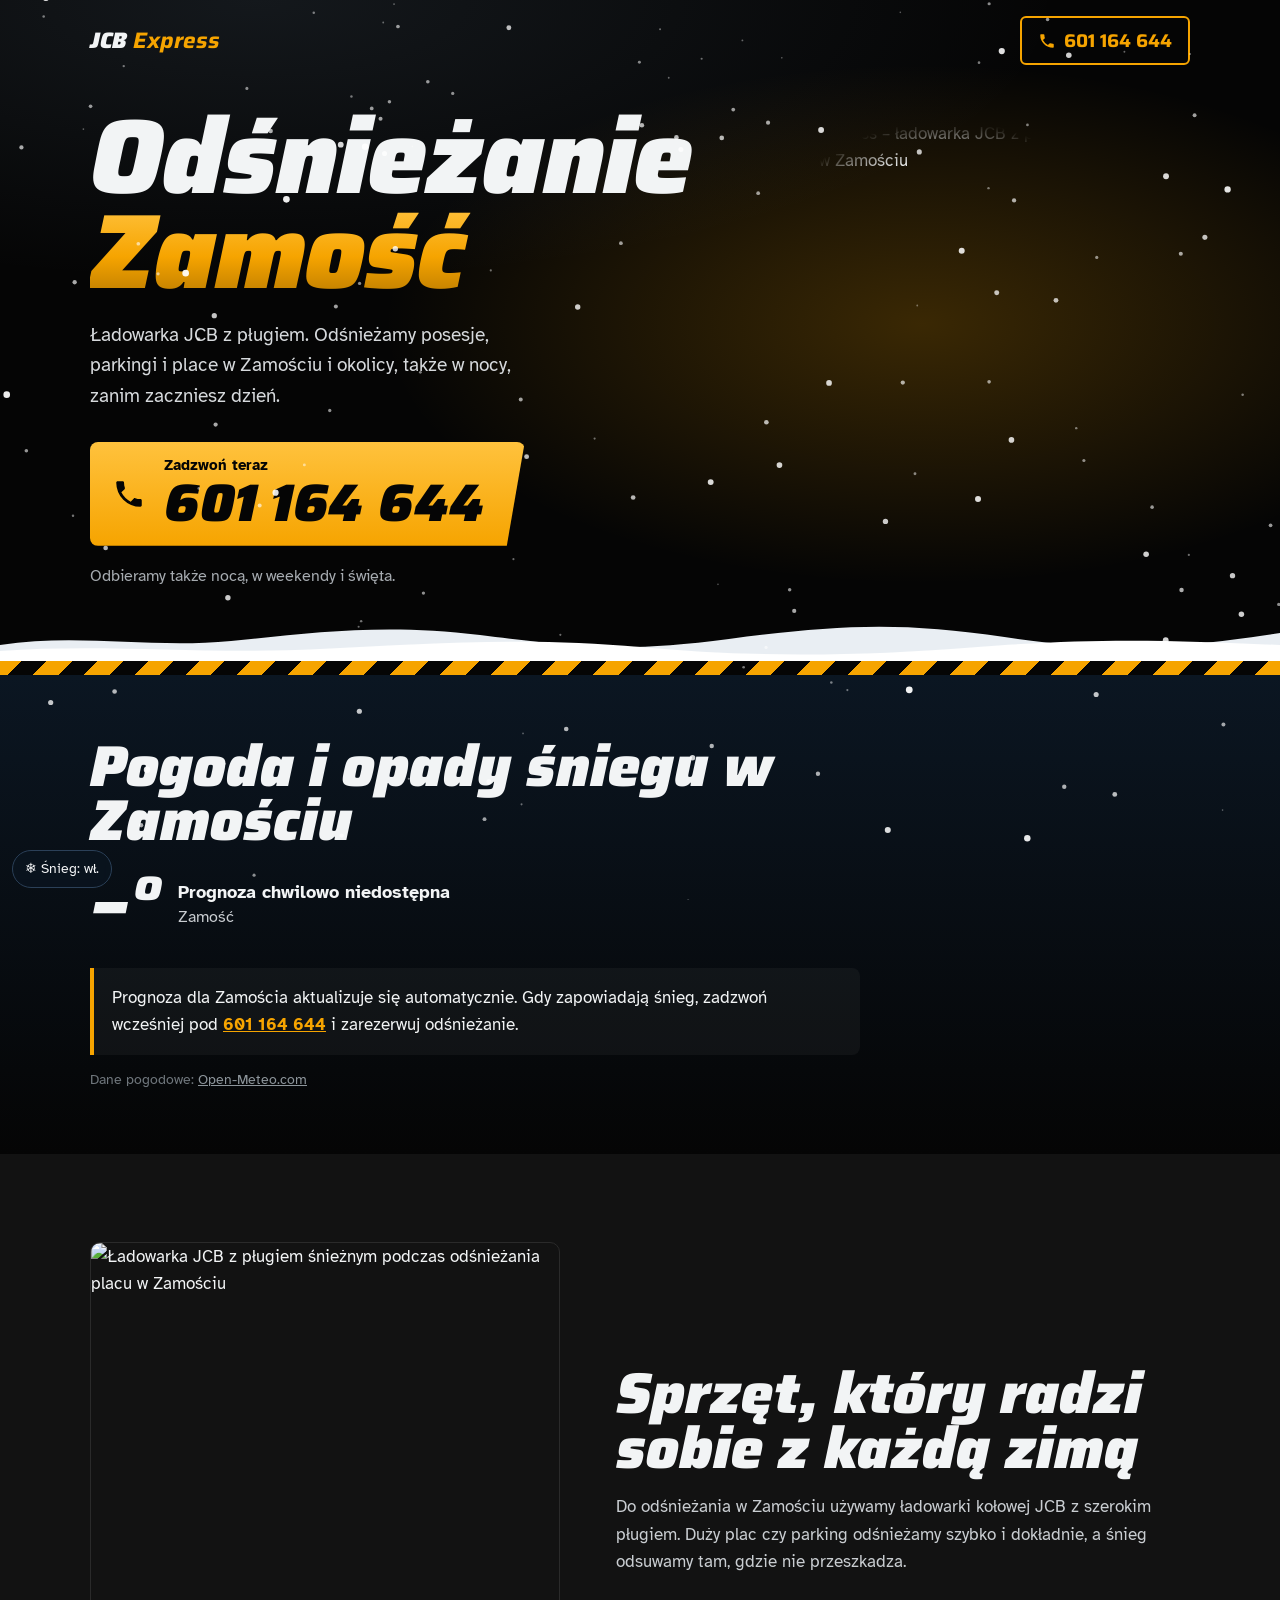
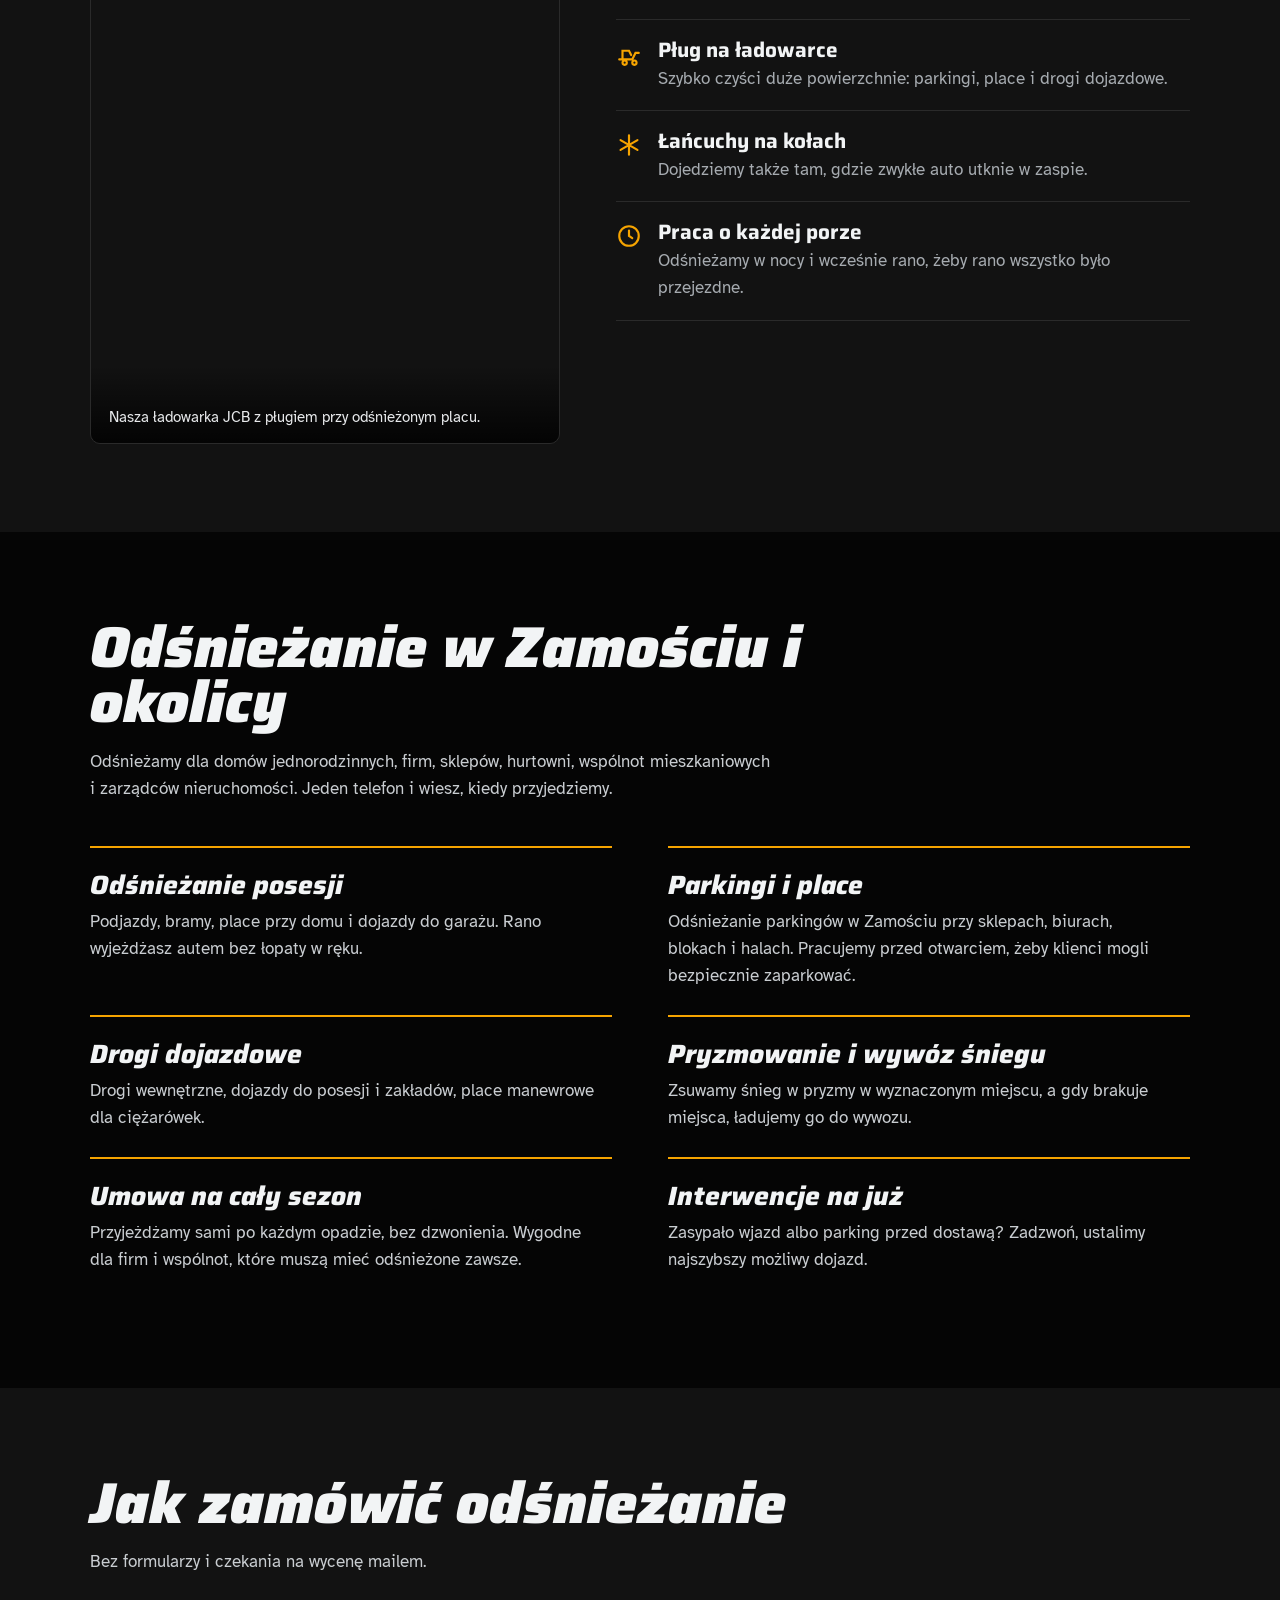
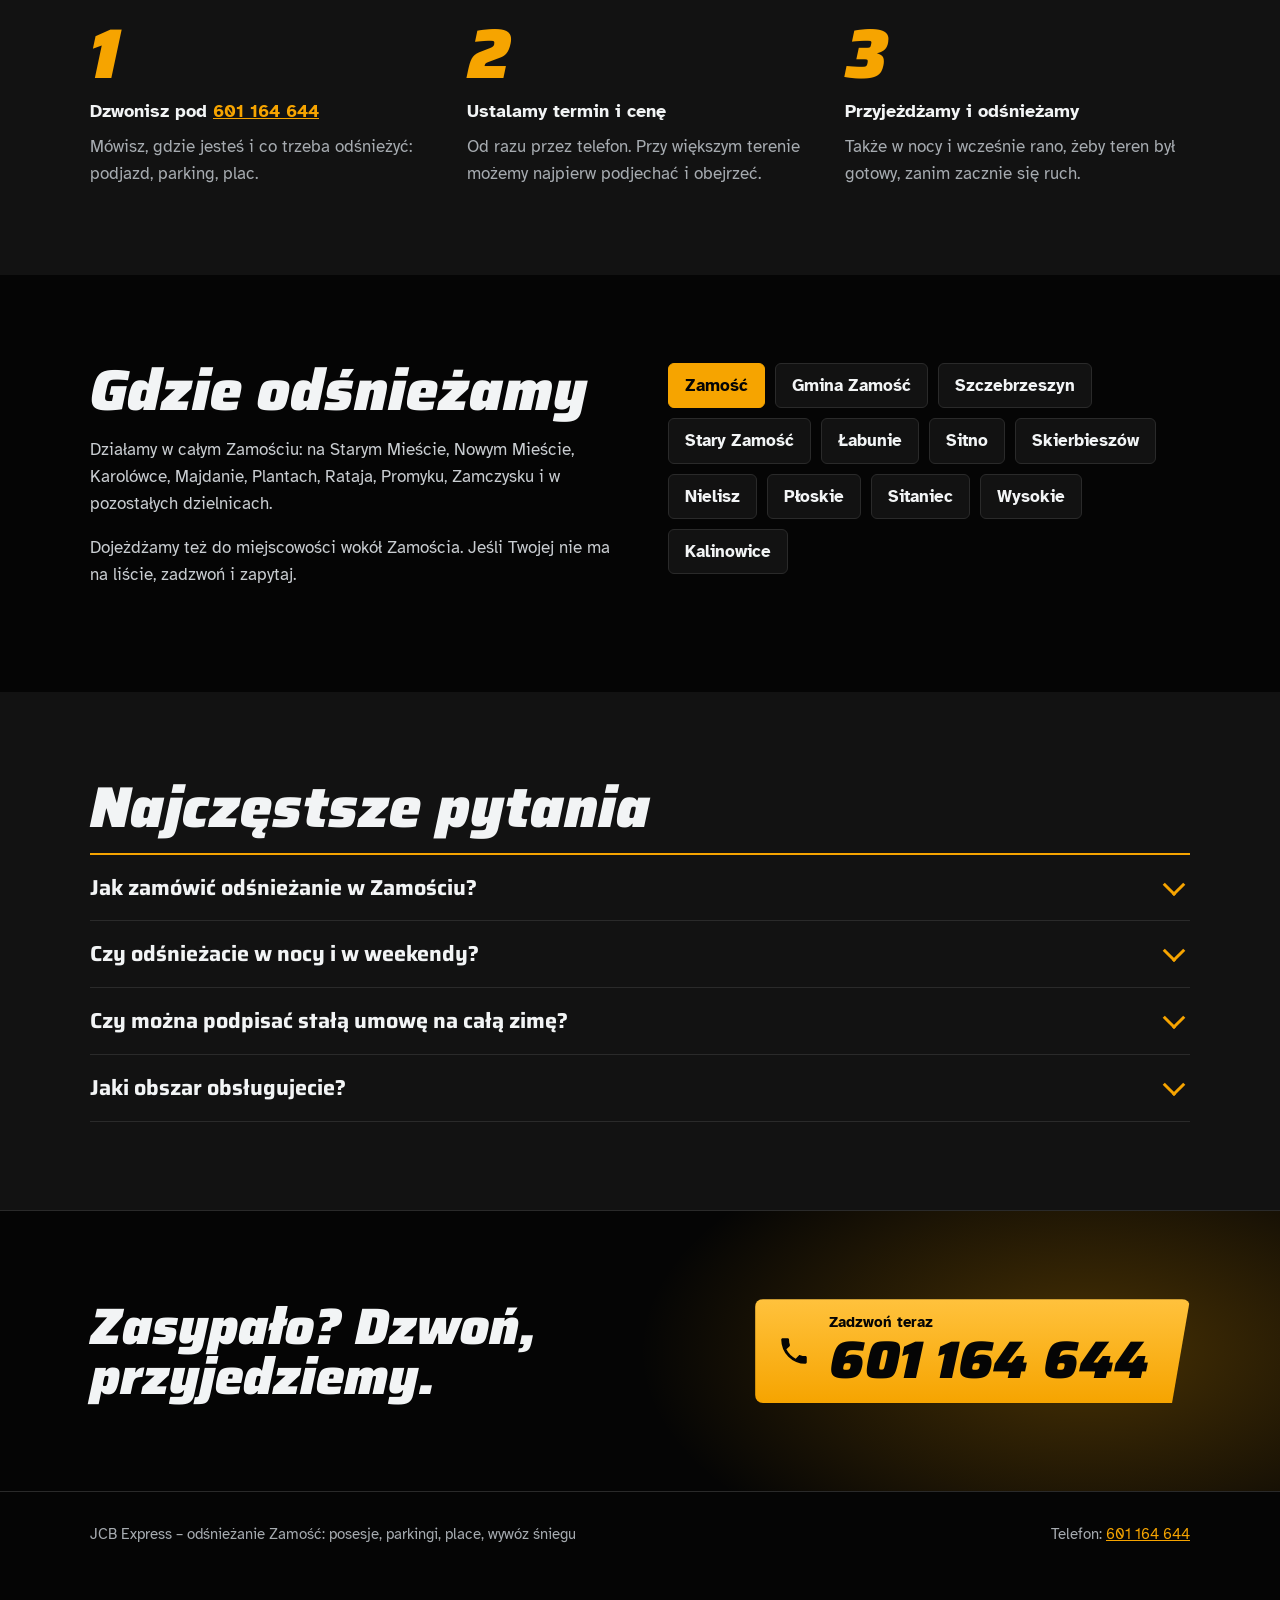
==== index.html @ 105db3fb "Add files via upload" ====
<!doctype html>
<html lang="pl">
<head>
<meta charset="utf-8">
<meta name="viewport" content="width=device-width, initial-scale=1">
<title>Odśnieżanie Zamość – JCB Express | tel. 601 164 644</title>
<meta name="description" content="Odśnieżanie Zamość i okolice ładowarką JCB z pługiem. Posesje, parkingi, place, drogi dojazdowe, wywóz śniegu. Także w nocy i w weekendy. Zadzwoń: 601 164 644.">
<meta name="keywords" content="odśnieżanie Zamość, odśnieżanie parkingów Zamość, odśnieżanie posesji Zamość, wywóz śniegu Zamość, odśnieżanie placów Zamość, pług Zamość, JCB Express Zamość">
<meta name="robots" content="index, follow">
<meta name="geo.region" content="PL-LU">
<meta name="geo.placename" content="Zamość">
<meta name="geo.position" content="50.7231;23.2520">
<meta name="ICBM" content="50.7231, 23.2520">
<link rel="canonical" href="https://www.odsniezaniezamosc.pl/">
<meta property="og:type" content="website">
<meta property="og:locale" content="pl_PL">
<meta property="og:title" content="Odśnieżanie Zamość – JCB Express, tel. 601 164 644">
<meta property="og:description" content="Odśnieżanie posesji, parkingów i placów w Zamościu i okolicach ładowarką JCB z pługiem. Zadzwoń: 601 164 644.">
<meta property="og:url" content="https://www.odsniezaniezamosc.pl/">
<meta property="og:site_name" content="Odśnieżanie Zamość – JCB Express">
<meta property="og:image" content="https://www.odsniezaniezamosc.pl/img/odsniezanie-zamosc-og.jpg">
<meta property="og:image:width" content="1200">
<meta property="og:image:height" content="630">
<meta property="og:image:alt" content="Odśnieżanie Zamość – JCB Express, tel. 601 164 644">
<meta name="twitter:card" content="summary_large_image">
<meta name="format-detection" content="telephone=yes">
<meta name="author" content="JCB Express – Odśnieżanie Zamość">
<!-- Google Search Console: jeśli wybierzesz weryfikację „Tag HTML”, wklej swój tag w tej linii -->
<meta name="theme-color" content="#050505">
<link rel="icon" href="/favicon.ico" sizes="48x48">
<link rel="apple-touch-icon" href="/img/apple-touch-icon.png">
<link rel="manifest" href="/site.webmanifest">
<link rel="sitemap" type="application/xml" href="/sitemap.xml">
<link rel="preload" as="image" href="/img/odsniezanie-zamosc-jcb-express-logo.webp" type="image/webp" fetchpriority="high">
<link rel="icon" type="image/svg+xml" href="data:image/svg+xml,%3Csvg xmlns='http://www.w3.org/2000/svg' viewBox='0 0 32 32'%3E%3Crect width='32' height='32' rx='6' fill='%23000'/%3E%3Cpath d='M16 5v22M6.5 10.5l19 11M6.5 21.5l19-11' stroke='%23f6a400' stroke-width='3' stroke-linecap='round'/%3E%3C/svg%3E">

<link rel="preconnect" href="https://fonts.googleapis.com">
<link rel="preconnect" href="https://fonts.gstatic.com" crossorigin>
<link href="https://fonts.googleapis.com/css2?family=Saira:ital,wght@0,500;0,700;1,800;1,900&family=Atkinson+Hyperlegible:wght@400;700&display=swap" rel="stylesheet">

<script type="application/ld+json">
{
  "@context": "https://schema.org",
  "@type": "LocalBusiness",
  "@id": "https://www.odsniezaniezamosc.pl/#firma",
  "name": "JCB Express – Odśnieżanie Zamość",
  "alternateName": "Odśnieżanie Zamość",
  "description": "Odśnieżanie posesji, parkingów, placów i dróg dojazdowych ładowarką JCB z pługiem oraz wywóz śniegu w Zamościu i okolicach.",
  "url": "https://www.odsniezaniezamosc.pl/",
  "telephone": "+48601164644",
  "priceRange": "$$",
  "image": ["https://www.odsniezaniezamosc.pl/img/odsniezanie-zamosc-ladowarka-jcb-plug.jpg","https://www.odsniezaniezamosc.pl/img/odsniezanie-zamosc-og.jpg"],
  "logo": "https://www.odsniezaniezamosc.pl/img/odsniezanie-zamosc-jcb-express-logo.jpg",
  "knowsLanguage": "pl",
  "address": {"@type": "PostalAddress","addressLocality": "Zamość","addressRegion": "lubelskie","addressCountry": "PL"},
  "geo": {"@type": "GeoCoordinates","latitude": 50.7231,"longitude": 23.2520},
  "openingHoursSpecification": {"@type": "OpeningHoursSpecification","dayOfWeek": ["Monday","Tuesday","Wednesday","Thursday","Friday","Saturday","Sunday"],"opens": "00:00","closes": "23:59"},
  "areaServed": [
    {"@type": "City","name": "Zamość"},
    {"@type": "AdministrativeArea","name": "Gmina Zamość"},
    {"@type": "City","name": "Szczebrzeszyn"},
    {"@type": "AdministrativeArea","name": "Gmina Stary Zamość"},
    {"@type": "AdministrativeArea","name": "Gmina Łabunie"},
    {"@type": "AdministrativeArea","name": "Gmina Sitno"},
    {"@type": "AdministrativeArea","name": "Gmina Skierbieszów"},
    {"@type": "AdministrativeArea","name": "Gmina Nielisz"}
  ],
  "hasOfferCatalog": {
    "@type": "OfferCatalog","name": "Odśnieżanie Zamość",
    "itemListElement": [
      {"@type": "Offer","itemOffered": {"@type": "Service","name": "Odśnieżanie posesji Zamość"}},
      {"@type": "Offer","itemOffered": {"@type": "Service","name": "Odśnieżanie parkingów i placów Zamość"}},
      {"@type": "Offer","itemOffered": {"@type": "Service","name": "Odśnieżanie dróg dojazdowych"}},
      {"@type": "Offer","itemOffered": {"@type": "Service","name": "Pryzmowanie i wywóz śniegu Zamość"}},
      {"@type": "Offer","itemOffered": {"@type": "Service","name": "Stała umowa na odśnieżanie"}}
    ]
  }
}
</script>
<script type="application/ld+json">
{
  "@context": "https://schema.org",
  "@type": "FAQPage",
  "mainEntity": [
    {"@type": "Question","name": "Jak zamówić odśnieżanie w Zamościu?",
     "acceptedAnswer": {"@type": "Answer","text": "Wystarczy zadzwonić pod numer 601 164 644 i podać adres oraz to, co trzeba odśnieżyć. Termin i cenę ustalamy od razu przez telefon."}},
    {"@type": "Question","name": "Czy odśnieżacie w nocy i w weekendy?",
     "acceptedAnswer": {"@type": "Answer","text": "Tak. Pracujemy także nocą, wcześnie rano oraz w soboty, niedziele i święta, żeby teren był odśnieżony, zanim zacznie się ruch."}},
    {"@type": "Question","name": "Czy można podpisać stałą umowę na całą zimę?",
     "acceptedAnswer": {"@type": "Answer","text": "Tak. Przy stałej umowie przyjeżdżamy sami po każdym opadzie, bez dzwonienia. To wygodne dla firm, sklepów i wspólnot mieszkaniowych."}},
    {"@type": "Question","name": "Jaki obszar obsługujecie?",
     "acceptedAnswer": {"@type": "Answer","text": "Zamość oraz okoliczne miejscowości, m.in. gminę Zamość, Szczebrzeszyn, Stary Zamość, Łabunie, Sitno, Skierbieszów i Nielisz. Inną lokalizację najlepiej potwierdzić telefonicznie."}}
  ]
}
</script>

<style>
:root{
  --black:#050505;
  --coal:#121212;
  --line:#2a2a2a;
  --amber:#f6a400;
  --amber-hot:#ffc23d;
  --amber-deep:#b97a00;
  --snow:#f2f4f5;
  --mist:#a6abb0;
  --head:"Saira","Arial Narrow",sans-serif;
  --text:"Atkinson Hyperlegible",Verdana,sans-serif;
}
*{box-sizing:border-box}
html{scroll-behavior:smooth}
body{margin:0;background:var(--black);color:var(--snow);font-family:var(--text);font-size:1.0625rem;line-height:1.6;-webkit-font-smoothing:antialiased}
a{color:inherit}
img{max-width:100%;display:block}
:focus-visible{outline:3px solid var(--amber-hot);outline-offset:3px;border-radius:3px}
.wrap{max-width:1140px;margin:0 auto;padding:0 20px}

/* ---------- pasek ---------- */
.bar{display:flex;justify-content:space-between;align-items:center;gap:16px;padding:16px 0}
.brand{font-family:var(--head);font-style:italic;font-weight:900;font-size:1.4rem;text-decoration:none;letter-spacing:.01em}
.brand b{color:var(--amber)}
.bar-tel{
  display:inline-flex;align-items:center;gap:8px;
  font-family:var(--head);font-weight:700;font-size:1.15rem;text-decoration:none;white-space:nowrap;
  padding:8px 16px;border:2px solid var(--amber);border-radius:6px;color:var(--amber);
}
.bar-tel:hover{background:var(--amber);color:var(--black)}

/* ---------- hero ---------- */
.hero{
  position:relative;overflow:hidden;
  background:
    radial-gradient(60% 55% at 72% 48%, rgba(246,164,0,.22), transparent 70%),
    var(--black);
}
.hero-grid{display:grid;grid-template-columns:1.05fr .95fr;gap:32px;align-items:center;padding:28px 0 72px}
h1{
  font-family:var(--head);font-style:italic;font-weight:900;text-transform:none;
  font-size:clamp(3.2rem,8.4vw,6.6rem);line-height:.9;letter-spacing:-.01em;margin:0 0 20px;
}
h1 .city{
  display:block;color:transparent;
  background:linear-gradient(180deg,var(--amber-hot) 0%,var(--amber) 55%,var(--amber-deep) 100%);
  -webkit-background-clip:text;background-clip:text;
}
.lead{font-size:1.2rem;color:#d6d9dc;max-width:36ch;margin:0 0 30px}

.call{
  position:relative;display:inline-flex;align-items:center;gap:18px;
  background:linear-gradient(180deg,var(--amber-hot),var(--amber));
  color:var(--black);text-decoration:none;
  padding:16px 30px 16px 22px;border-radius:8px;
  clip-path:polygon(0 0,100% 0,calc(100% - 18px) 100%,0 100%);
  transition:filter .15s, transform .15s;
}
.call:hover{filter:brightness(1.08)}
.call:active{transform:translateY(2px)}
.call svg{flex:none}
.call span{display:flex;flex-direction:column;line-height:1}
.call small{font-family:var(--text);font-weight:700;font-size:.95rem;margin-bottom:4px}
.call strong{font-family:var(--head);font-style:italic;font-weight:900;font-size:clamp(2.2rem,5.6vw,3.3rem);letter-spacing:.01em;padding-right:10px}
.hero-note{margin:18px 0 0;color:var(--mist);font-size:.98rem}

.badge{justify-self:center;width:min(100%,520px);position:relative}
.badge img{width:100%;height:auto;
  -webkit-mask-image:radial-gradient(closest-side,#000 82%,transparent 100%);
  mask-image:radial-gradient(closest-side,#000 82%,transparent 100%);
}

/* pas ostrzegawczy jak na pługu */
.stripe{height:14px;background:repeating-linear-gradient(-45deg,var(--amber) 0 18px,var(--black) 18px 36px)}

/* ---------- sekcje ---------- */
section{padding:88px 0}
h2.sec{font-family:var(--head);font-style:italic;font-weight:900;font-size:clamp(2.2rem,5.2vw,3.6rem);line-height:.95;margin:0 0 18px;max-width:20ch}
.intro{max-width:62ch;color:#c9cdd1;margin:0 0 44px}

/* sprzęt + zdjęcie */
.machine{background:var(--coal)}
.machine-grid{display:grid;grid-template-columns:.9fr 1.1fr;gap:56px;align-items:center}
.photo{position:relative;border-radius:10px;overflow:hidden;border:1px solid var(--line)}
.photo img{width:100%;aspect-ratio:3/4;object-fit:cover}
.photo figcaption{position:absolute;left:0;right:0;bottom:0;padding:40px 18px 14px;font-size:.95rem;color:#e7e9eb;background:linear-gradient(transparent,rgba(0,0,0,.8))}
.facts{list-style:none;margin:0;padding:0}
.facts li{display:grid;grid-template-columns:auto 1fr;gap:16px;padding:18px 0;border-top:1px solid var(--line)}
.facts li:last-child{border-bottom:1px solid var(--line)}
.facts svg{margin-top:3px}
.facts h3{font-family:var(--head);font-weight:700;font-size:1.3rem;margin:0 0 2px;line-height:1.2}
.facts p{margin:0;color:var(--mist)}

/* usługi */
.services{display:grid;grid-template-columns:repeat(2,1fr);gap:0 56px;list-style:none;margin:0;padding:0}
.services li{padding:24px 0 26px;border-top:2px solid var(--amber)}
.services h3{font-family:var(--head);font-style:italic;font-weight:800;font-size:1.65rem;line-height:1.05;margin:0 0 8px}
.services p{margin:0;color:#c9cdd1;max-width:46ch}

/* kroki */
.how{background:var(--coal)}
.steps{display:grid;grid-template-columns:repeat(3,1fr);gap:32px;list-style:none;margin:0;padding:0;counter-reset:s}
.steps li{counter-increment:s;position:relative;padding-top:78px}
.steps li::before{content:counter(s);position:absolute;top:0;left:0;font-family:var(--head);font-style:italic;font-weight:900;font-size:4.4rem;line-height:1;color:var(--amber)}
.steps h3{font-size:1.15rem;margin:0 0 6px}
.steps p{margin:0;color:var(--mist)}
.steps a{color:var(--amber);font-weight:700}

/* obszar */
.area-grid{display:grid;grid-template-columns:1fr 1fr;gap:56px;align-items:start}
.area-grid p{color:#c9cdd1;margin:0 0 16px}
.towns{display:flex;flex-wrap:wrap;gap:10px;list-style:none;margin:0;padding:0}
.towns li{padding:8px 16px;border:1.5px solid var(--line);border-radius:6px;font-weight:700;background:var(--coal)}
.towns li.main{background:var(--amber);border-color:var(--amber);color:var(--black)}

/* faq */
.faq{border-top:2px solid var(--amber)}
details{border-bottom:1px solid var(--line)}
summary{cursor:pointer;list-style:none;position:relative;padding:20px 44px 20px 0;font-family:var(--head);font-weight:700;font-size:1.35rem;line-height:1.2}
summary::-webkit-details-marker{display:none}
summary::after{content:"";position:absolute;right:8px;top:50%;width:13px;height:13px;border-right:3px solid var(--amber);border-bottom:3px solid var(--amber);transform:translateY(-70%) rotate(45deg);transition:transform .2s}
details[open] summary::after{transform:translateY(-30%) rotate(-135deg)}
details p{margin:0 0 22px;max-width:64ch;color:#c9cdd1}

/* zamknięcie */
.closing{
  background:
    radial-gradient(50% 120% at 85% 50%, rgba(246,164,0,.28), transparent 70%),
    var(--black);
  border-top:1px solid var(--line);
}
.closing .wrap{display:flex;flex-wrap:wrap;justify-content:space-between;align-items:center;gap:28px}
.closing h2{font-family:var(--head);font-style:italic;font-weight:900;font-size:clamp(2rem,4.6vw,3.2rem);line-height:.98;margin:0;max-width:15ch}

footer{border-top:1px solid var(--line);color:var(--mist);padding:30px 0 110px;font-size:.95rem}
footer .wrap{display:flex;flex-wrap:wrap;justify-content:space-between;gap:12px}
footer a{color:var(--amber)}

/* stały przycisk na telefonie */
.dock{
  position:fixed;left:12px;right:12px;bottom:12px;z-index:20;display:none;
  align-items:center;justify-content:center;gap:12px;
  background:linear-gradient(180deg,var(--amber-hot),var(--amber));color:var(--black);text-decoration:none;
  font-family:var(--head);font-style:italic;font-weight:900;font-size:1.5rem;padding:14px;border-radius:10px;
  box-shadow:0 10px 30px rgba(0,0,0,.6),0 0 0 1px rgba(0,0,0,.4);
}
.pulse{animation:ring 2.4s ease-in-out infinite;transform-origin:50% 50%}
@keyframes ring{0%,70%,100%{transform:rotate(0)}74%{transform:rotate(-14deg)}78%{transform:rotate(12deg)}82%{transform:rotate(-8deg)}86%{transform:rotate(0)}}
@media (prefers-reduced-motion:reduce){.pulse{animation:none}html{scroll-behavior:auto}}

@media (max-width:880px){
  .hero-grid{grid-template-columns:1fr;padding:8px 0 56px;gap:8px}
  .badge{order:-1;width:min(86%,400px)}
  .machine-grid{grid-template-columns:1fr;gap:36px}
  .photo{max-width:480px}
  .services{grid-template-columns:1fr}
  .steps{grid-template-columns:1fr;gap:22px}
  .steps li{padding:0 0 0 62px;min-height:60px}
  .steps li::before{font-size:3.2rem}
  .area-grid{grid-template-columns:1fr;gap:28px}
  section{padding:60px 0}
  .dock{display:flex}
}
@media (max-width:440px){
  .wrap{padding:0 16px}
  .bar-tel .num{display:none}
  .call{width:100%}
}

/* ================= ZIMA: śnieg, zawieja, pogoda, alerty ================= */
#snieg{position:fixed;inset:0;width:100%;height:100%;pointer-events:none;z-index:15}
.hero{background:
    radial-gradient(60% 55% at 72% 48%, rgba(246,164,0,.22), transparent 70%),
    radial-gradient(90% 60% at 20% 0%, rgba(150,190,230,.10), transparent 70%),
    var(--black)}
/* zaspa na dole hero */
.drift{display:block;width:100%;height:46px;margin-top:-46px;position:relative}

/* pasek alertu */
.alert{display:none;position:sticky;top:0;z-index:30;
  background:linear-gradient(90deg,#0d2238,#12304f);border-bottom:2px solid var(--amber);color:var(--snow)}
.alert.on{display:block}
.alert .wrap{display:flex;align-items:center;gap:14px;padding-top:10px;padding-bottom:10px;flex-wrap:wrap}
.alert-ico{flex:none;width:34px;height:34px;border-radius:50%;background:var(--amber);color:var(--black);display:grid;place-items:center;font-weight:900}
.alert p{margin:0;flex:1 1 260px;font-size:1rem;line-height:1.35}
.alert strong{color:var(--amber-hot)}
.alert a.go{font-family:var(--head);font-style:italic;font-weight:900;font-size:1.15rem;text-decoration:none;white-space:nowrap;
  background:var(--amber);color:var(--black);padding:7px 14px;border-radius:6px}
.alert button{background:none;border:0;color:var(--mist);font-size:1.4rem;line-height:1;cursor:pointer;padding:4px 8px}
.alert.storm{background:linear-gradient(90deg,#3a1d00,#5a2c00)}

/* sekcja pogody */
.weather{background:linear-gradient(180deg,#0b1622 0%,var(--black) 100%);padding:64px 0}
.wx-top{display:flex;flex-wrap:wrap;align-items:flex-end;justify-content:space-between;gap:20px;margin-bottom:28px}
.wx-top h2{margin:0}
.wx-now{display:flex;align-items:center;gap:18px}
.wx-temp{font-family:var(--head);font-style:italic;font-weight:900;font-size:clamp(3.4rem,8vw,5rem);line-height:.9}
.wx-desc{color:#c9cdd1;font-size:1rem;line-height:1.4}
.wx-desc b{color:var(--snow);display:block;font-size:1.15rem}
.wx-days{display:grid;grid-template-columns:repeat(4,1fr);gap:12px;list-style:none;margin:0;padding:0}
.wx-days li{border:1px solid #1f3346;border-radius:10px;padding:16px;background:rgba(18,40,62,.35);position:relative}
.wx-days li.snow{border-color:var(--amber);background:rgba(246,164,0,.08)}
.wx-day{font-weight:700;text-transform:capitalize}
.wx-icon{font-size:2rem;line-height:1;margin:8px 0}
.wx-t{color:#c9cdd1;font-size:.95rem}
.wx-s{margin-top:8px;font-family:var(--head);font-weight:700;font-size:1.05rem}
.wx-days li.snow .wx-s{color:var(--amber-hot)}
.wx-msg{margin:24px 0 0;padding:16px 18px;border-left:4px solid var(--amber);background:rgba(255,255,255,.04);border-radius:0 8px 8px 0;max-width:70ch}
.wx-msg a{color:var(--amber);font-weight:700}
.wx-src{margin:14px 0 0;color:#6f767c;font-size:.85rem}
.wx-src a{color:#8d959b}
.snow-toggle{position:fixed;left:12px;bottom:12px;z-index:25;background:rgba(10,20,32,.8);color:var(--snow);
  border:1px solid #2b4058;border-radius:999px;padding:7px 12px;font:inherit;font-size:.85rem;cursor:pointer;backdrop-filter:blur(4px)}
@media (max-width:880px){
  .wx-days{grid-template-columns:repeat(2,1fr)}
  .snow-toggle{left:auto;right:12px;bottom:84px;padding:5px 10px;font-size:.78rem}
  .alert{position:relative}
  .alert .wrap{flex-wrap:nowrap;align-items:flex-start;gap:10px}
  .alert p{font-size:.9rem}
  .alert a.go{display:none}
  .alert-ico{width:28px;height:28px}
}
</style>
</head>
<body>

<canvas id="snieg" aria-hidden="true"></canvas>

<div class="alert" id="alert" role="status" aria-live="polite">
  <div class="wrap">
    <span class="alert-ico" aria-hidden="true">❄</span>
    <p id="alert-txt"></p>
    <a class="go" href="tel:+48601164644">Zadzwoń 601 164 644</a>
    <button type="button" id="alert-x" aria-label="Zamknij alert">×</button>
  </div>
</div>

<header class="hero">
  <div class="wrap">
    <nav class="bar" aria-label="Główna">
      <a class="brand" href="#" aria-label="JCB Express – odśnieżanie Zamość">JCB <b>Express</b></a>
      <a class="bar-tel" href="tel:+48601164644" aria-label="Zadzwoń: 601 164 644">
        <svg width="18" height="18" viewBox="0 0 24 24" aria-hidden="true"><path fill="currentColor" d="M6.6 10.8a15.1 15.1 0 0 0 6.6 6.6l2.2-2.2c.3-.3.7-.4 1-.2 1.1.4 2.3.6 3.6.6.6 0 1 .4 1 1V20c0 .6-.4 1-1 1A17 17 0 0 1 3 4c0-.6.4-1 1-1h3.5c.6 0 1 .4 1 1 0 1.3.2 2.5.6 3.6.1.3 0 .7-.2 1z"/></svg>
        <span class="num">601 164 644</span>
      </a>
    </nav>

    <div class="hero-grid">
      <div>
        <h1>Odśnieżanie <span class="city">Zamość</span></h1>
        <p class="lead">Ładowarka JCB z pługiem. Odśnieżamy posesje, parkingi i place w Zamościu i okolicy, także w nocy, zanim zaczniesz dzień.</p>
        <a class="call" href="tel:+48601164644">
          <svg class="pulse" width="34" height="34" viewBox="0 0 24 24" aria-hidden="true"><path fill="currentColor" d="M6.6 10.8a15.1 15.1 0 0 0 6.6 6.6l2.2-2.2c.3-.3.7-.4 1-.2 1.1.4 2.3.6 3.6.6.6 0 1 .4 1 1V20c0 .6-.4 1-1 1A17 17 0 0 1 3 4c0-.6.4-1 1-1h3.5c.6 0 1 .4 1 1 0 1.3.2 2.5.6 3.6.1.3 0 .7-.2 1z"/></svg>
          <span><small>Zadzwoń teraz</small><strong>601 164 644</strong></span>
        </a>
        <p class="hero-note">Odbieramy także nocą, w weekendy i święta.</p>
      </div>
      <div class="badge">
        <picture><source srcset="/img/odsniezanie-zamosc-jcb-express-logo.webp" type="image/webp"><img src="/img/odsniezanie-zamosc-jcb-express-logo.jpg" width="540" height="560" fetchpriority="high" decoding="async" alt="Logo JCB Express – ładowarka JCB z pługiem do odśnieżania w Zamościu"></picture>
      </div>
    </div>
  </div>
  <svg class="drift" viewBox="0 0 1440 46" preserveAspectRatio="none" aria-hidden="true">
    <path d="M0 46V30C90 18 170 34 260 26S430 8 540 20 700 38 820 24 1010 6 1130 22 1320 34 1440 18V46Z" fill="#e9eef3"/>
    <path d="M0 46V36C120 28 230 40 360 34S600 22 720 32 960 42 1100 32 1330 26 1440 30V46Z" fill="#fff"/>
  </svg>
  <div class="stripe" aria-hidden="true"></div>
</header>

<section class="weather" id="pogoda" aria-labelledby="pogoda-h">
  <div class="wrap">
    <div class="wx-top">
      <h2 class="sec" id="pogoda-h">Pogoda i opady śniegu w Zamościu</h2>
      <div class="wx-now" id="wx-now">
        <div class="wx-temp" id="wx-temp">–°</div>
        <div class="wx-desc" id="wx-desc"><b>Ładuję prognozę…</b>Zamość, na żywo</div>
      </div>
    </div>
    <ul class="wx-days" id="wx-days" aria-label="Prognoza na najbliższe dni"></ul>
    <p class="wx-msg" id="wx-msg">Prognoza dla Zamościa aktualizuje się automatycznie. Gdy zapowiadają śnieg, zadzwoń wcześniej pod <a href="tel:+48601164644">601 164 644</a> i zarezerwuj odśnieżanie.</p>
    <p class="wx-src">Dane pogodowe: <a href="https://open-meteo.com/" rel="noopener" target="_blank">Open-Meteo.com</a></p>
  </div>
</section>

<main>
  <section class="machine" aria-labelledby="sprzet-h">
    <div class="wrap machine-grid">
      <figure class="photo" style="margin:0">
        <picture><source srcset="/img/odsniezanie-zamosc-ladowarka-jcb-plug.webp" type="image/webp"><img src="/img/odsniezanie-zamosc-ladowarka-jcb-plug.jpg" width="600" height="800" loading="lazy" decoding="async" alt="Ładowarka JCB z pługiem śnieżnym podczas odśnieżania placu w Zamościu"></picture>
        <figcaption>Nasza ładowarka JCB z pługiem przy odśnieżonym placu.</figcaption>
      </figure>
      <div>
        <h2 class="sec" id="sprzet-h">Sprzęt, który radzi sobie z każdą zimą</h2>
        <p class="intro">Do odśnieżania w Zamościu używamy ładowarki kołowej JCB z szerokim pługiem. Duży plac czy parking odśnieżamy szybko i dokładnie, a śnieg odsuwamy tam, gdzie nie przeszkadza.</p>
        <ul class="facts">
          <li>
            <svg width="26" height="26" viewBox="0 0 24 24" aria-hidden="true"><path fill="none" stroke="#f6a400" stroke-width="2" stroke-linecap="round" d="M3 17h12l3-6h3M6 17V9h6l2 4M6 20a2 2 0 1 0 0-.01M15 20a2 2 0 1 0 0-.01"/></svg>
            <div><h3>Pług na ładowarce</h3><p>Szybko czyści duże powierzchnie: parkingi, place i drogi dojazdowe.</p></div>
          </li>
          <li>
            <svg width="26" height="26" viewBox="0 0 24 24" aria-hidden="true"><path fill="none" stroke="#f6a400" stroke-width="2" stroke-linecap="round" d="M12 3v18M4.2 7.5l15.6 9M4.2 16.5l15.6-9"/></svg>
            <div><h3>Łańcuchy na kołach</h3><p>Dojedziemy także tam, gdzie zwykłe auto utknie w zaspie.</p></div>
          </li>
          <li>
            <svg width="26" height="26" viewBox="0 0 24 24" aria-hidden="true"><path fill="none" stroke="#f6a400" stroke-width="2" stroke-linecap="round" d="M12 7v5l3 2M12 21a9 9 0 1 0 0-18 9 9 0 0 0 0 18z"/></svg>
            <div><h3>Praca o każdej porze</h3><p>Odśnieżamy w nocy i wcześnie rano, żeby rano wszystko było przejezdne.</p></div>
          </li>
        </ul>
      </div>
    </div>
  </section>

  <section id="uslugi" aria-labelledby="uslugi-h">
    <div class="wrap">
      <h2 class="sec" id="uslugi-h">Odśnieżanie w Zamościu i okolicy</h2>
      <p class="intro">Odśnieżamy dla domów jednorodzinnych, firm, sklepów, hurtowni, wspólnot mieszkaniowych i zarządców nieruchomości. Jeden telefon i wiesz, kiedy przyjedziemy.</p>
      <ul class="services">
        <li><h3>Odśnieżanie posesji</h3><p>Podjazdy, bramy, place przy domu i dojazdy do garażu. Rano wyjeżdżasz autem bez łopaty w ręku.</p></li>
        <li><h3>Parkingi i place</h3><p>Odśnieżanie parkingów w Zamościu przy sklepach, biurach, blokach i halach. Pracujemy przed otwarciem, żeby klienci mogli bezpiecznie zaparkować.</p></li>
        <li><h3>Drogi dojazdowe</h3><p>Drogi wewnętrzne, dojazdy do posesji i zakładów, place manewrowe dla ciężarówek.</p></li>
        <li><h3>Pryzmowanie i wywóz śniegu</h3><p>Zsuwamy śnieg w pryzmy w wyznaczonym miejscu, a gdy brakuje miejsca, ładujemy go do wywozu.</p></li>
        <li><h3>Umowa na cały sezon</h3><p>Przyjeżdżamy sami po każdym opadzie, bez dzwonienia. Wygodne dla firm i wspólnot, które muszą mieć odśnieżone zawsze.</p></li>
        <li><h3>Interwencje na już</h3><p>Zasypało wjazd albo parking przed dostawą? Zadzwoń, ustalimy najszybszy możliwy dojazd.</p></li>
      </ul>
    </div>
  </section>

  <section class="how" aria-labelledby="jak-h">
    <div class="wrap">
      <h2 class="sec" id="jak-h">Jak zamówić odśnieżanie</h2>
      <p class="intro">Bez formularzy i czekania na wycenę mailem.</p>
      <ol class="steps">
        <li><h3>Dzwonisz pod <a href="tel:+48601164644">601 164 644</a></h3><p>Mówisz, gdzie jesteś i co trzeba odśnieżyć: podjazd, parking, plac.</p></li>
        <li><h3>Ustalamy termin i cenę</h3><p>Od razu przez telefon. Przy większym terenie możemy najpierw podjechać i obejrzeć.</p></li>
        <li><h3>Przyjeżdżamy i odśnieżamy</h3><p>Także w nocy i wcześnie rano, żeby teren był gotowy, zanim zacznie się ruch.</p></li>
      </ol>
    </div>
  </section>

  <section id="obszar" aria-labelledby="obszar-h">
    <div class="wrap area-grid">
      <div>
        <h2 class="sec" id="obszar-h">Gdzie odśnieżamy</h2>
        <p>Działamy w całym Zamościu: na Starym Mieście, Nowym Mieście, Karolówce, Majdanie, Plantach, Rataja, Promyku, Zamczysku i w pozostałych dzielnicach.</p>
        <p>Dojeżdżamy też do miejscowości wokół Zamościa. Jeśli Twojej nie ma na liście, zadzwoń i zapytaj.</p>
      </div>
      <ul class="towns" aria-label="Obsługiwane miejscowości">
        <li class="main">Zamość</li><li>Gmina Zamość</li><li>Szczebrzeszyn</li><li>Stary Zamość</li><li>Łabunie</li><li>Sitno</li><li>Skierbieszów</li><li>Nielisz</li><li>Płoskie</li><li>Sitaniec</li><li>Wysokie</li><li>Kalinowice</li>
      </ul>
    </div>
  </section>

  <section class="how" aria-labelledby="faq-h">
    <div class="wrap">
      <h2 class="sec" id="faq-h">Najczęstsze pytania</h2>
      <div class="faq">
        <details><summary>Jak zamówić odśnieżanie w Zamościu?</summary><p>Wystarczy zadzwonić pod numer <a href="tel:+48601164644" style="color:var(--amber)">601 164 644</a> i podać adres oraz to, co trzeba odśnieżyć. Termin i cenę ustalamy od razu przez telefon.</p></details>
        <details><summary>Czy odśnieżacie w nocy i w weekendy?</summary><p>Tak. Pracujemy także nocą, wcześnie rano oraz w soboty, niedziele i święta, żeby teren był odśnieżony, zanim zacznie się ruch.</p></details>
        <details><summary>Czy można podpisać stałą umowę na całą zimę?</summary><p>Tak. Przy stałej umowie przyjeżdżamy sami po każdym opadzie, bez dzwonienia. To wygodne dla firm, sklepów i wspólnot mieszkaniowych.</p></details>
        <details><summary>Jaki obszar obsługujecie?</summary><p>Zamość oraz okoliczne miejscowości, m.in. gminę Zamość, Szczebrzeszyn, Stary Zamość, Łabunie, Sitno, Skierbieszów i Nielisz. Inną lokalizację najlepiej potwierdzić telefonicznie.</p></details>
      </div>
    </div>
  </section>

  <section class="closing" aria-labelledby="tel-h">
    <div class="wrap">
      <h2 id="tel-h">Zasypało? Dzwoń, przyjedziemy.</h2>
      <a class="call" href="tel:+48601164644">
        <svg width="34" height="34" viewBox="0 0 24 24" aria-hidden="true"><path fill="currentColor" d="M6.6 10.8a15.1 15.1 0 0 0 6.6 6.6l2.2-2.2c.3-.3.7-.4 1-.2 1.1.4 2.3.6 3.6.6.6 0 1 .4 1 1V20c0 .6-.4 1-1 1A17 17 0 0 1 3 4c0-.6.4-1 1-1h3.5c.6 0 1 .4 1 1 0 1.3.2 2.5.6 3.6.1.3 0 .7-.2 1z"/></svg>
        <span><small>Zadzwoń teraz</small><strong>601 164 644</strong></span>
      </a>
    </div>
  </section>
</main>

<footer>
  <div class="wrap">
    <span>JCB Express – odśnieżanie Zamość: posesje, parkingi, place, wywóz śniegu</span>
    <span>Telefon: <a href="tel:+48601164644">601 164 644</a></span>
  </div>
</footer>

<a class="dock" href="tel:+48601164644" aria-label="Zadzwoń: 601 164 644">
  <svg class="pulse" width="26" height="26" viewBox="0 0 24 24" aria-hidden="true"><path fill="currentColor" d="M6.6 10.8a15.1 15.1 0 0 0 6.6 6.6l2.2-2.2c.3-.3.7-.4 1-.2 1.1.4 2.3.6 3.6.6.6 0 1 .4 1 1V20c0 .6-.4 1-1 1A17 17 0 0 1 3 4c0-.6.4-1 1-1h3.5c.6 0 1 .4 1 1 0 1.3.2 2.5.6 3.6.1.3 0 .7-.2 1z"/></svg>
  Zadzwoń: 601 164 644
</a>

<button type="button" class="snow-toggle" id="snow-toggle" aria-pressed="true">❄ Śnieg: wł.</button>

<script>
/* ---------- ŚNIEG I ZAWIEJA ---------- */
(function(){
  var c=document.getElementById('snieg'), x=c.getContext('2d');
  var btn=document.getElementById('snow-toggle');
  var reduce=window.matchMedia('(prefers-reduced-motion: reduce)').matches;
  var W,H,dpr,flakes=[],running=false,raf=0,t=0;
  var level=0.55;          // 0..1 – gęstość (rośnie, gdy w Zamościu pada)
  var baseWind=0.6;        // stały wiatr
  var gust=0,gustTarget=0,nextGust=4;

  var on=!reduce;
  try{var s=localStorage.getItem('snieg'); if(s!==null) on=(s==='1');}catch(e){}

  function size(){
    dpr=Math.min(window.devicePixelRatio||1,2);
    W=c.width=innerWidth*dpr; H=c.height=innerHeight*dpr;
    c.style.width=innerWidth+'px'; c.style.height=innerHeight+'px';
    var target=Math.round((innerWidth*innerHeight)/ (innerWidth<700?5200:3600) * level);
    while(flakes.length<target) flakes.push(make(true));
    if(flakes.length>target) flakes.length=target;
  }
  function make(anywhere){
    var z=Math.random();                         // głębia: 0 daleko, 1 blisko
    return {x:Math.random()*W*1.4-W*0.2, y:anywhere?Math.random()*H:-10*dpr,
      r:(0.8+z*2.6)*dpr, z:z, vy:(0.5+z*1.6)*dpr, ph:Math.random()*6.28, sw:0.4+Math.random()*1.2,
      a:0.35+z*0.6};
  }
  function frame(){
    t+=1/60;
    if(t>nextGust){ gustTarget=(Math.random()*5+2.5)*level; nextGust=t+3+Math.random()*7; setTimeout(function(){gustTarget=0;},1600+Math.random()*2200); }
    gust+=(gustTarget-gust)*0.02;
    var wind=(baseWind+gust)*dpr;
    x.clearRect(0,0,W,H);
    x.fillStyle='#fff';
    for(var i=0;i<flakes.length;i++){
      var f=flakes[i];
      f.ph+=0.02*f.sw;
      f.y+=f.vy*(1+gust*0.15);
      f.x+=wind*(0.4+f.z)+Math.sin(f.ph)*0.5*dpr;
      if(f.y>H+10||f.x>W+40||f.x<-W*0.3){ var n=make(false); if(Math.random()<0.5&&wind>1){n.x=-20*dpr;n.y=Math.random()*H;} flakes[i]=n; continue; }
      x.globalAlpha=f.a;
      x.beginPath(); x.arc(f.x,f.y,f.r,0,6.283); x.fill();
      if(gust>1.5&&f.z>0.6){ x.globalAlpha=f.a*0.25; x.fillRect(f.x-wind*3,f.y-f.r*0.4,wind*3,f.r*0.8); }
    }
    x.globalAlpha=1;
    raf=requestAnimationFrame(frame);
  }
  function start(){ if(running||!on) return; running=true; c.style.display='block'; raf=requestAnimationFrame(frame); }
  function stop(){ running=false; cancelAnimationFrame(raf); x&&x.clearRect(0,0,W,H); }
  function label(){ btn.textContent=on?'❄ Śnieg: wł.':'❄ Śnieg: wył.'; btn.setAttribute('aria-pressed',on?'true':'false'); }
  btn.addEventListener('click',function(){ on=!on; try{localStorage.setItem('snieg',on?'1':'0');}catch(e){} label(); on?start():(stop(),c.style.display='none'); });
  addEventListener('resize',size);
  document.addEventListener('visibilitychange',function(){ document.hidden?stop():start(); });
  size(); label(); if(on) start(); else c.style.display='none';

  window.zimaUstaw=function(newLevel,windKmh){
    level=Math.max(0.35,Math.min(1,newLevel));
    baseWind=0.4+Math.min(windKmh||0,60)/14;
    size();
  };
})();

/* ---------- POGODA I ALERTY DLA ZAMOŚCIA ---------- */
(function(){
  var URL='https://api.open-meteo.com/v1/forecast?latitude=50.7231&longitude=23.252'
    +'&current=temperature_2m,apparent_temperature,weather_code,wind_speed_10m,snowfall'
    +'&hourly=snowfall&daily=weather_code,temperature_2m_max,temperature_2m_min,snowfall_sum'
    +'&timezone=Europe%2FWarsaw&forecast_days=4';
  var SNOW=[71,73,75,77,85,86];
  function opis(c){
    var m={0:['Bezchmurnie','☀️'],1:['Przeważnie pogodnie','🌤️'],2:['Częściowe zachmurzenie','⛅'],3:['Pochmurno','☁️'],
      45:['Mgła','🌫️'],48:['Szadź i mgła','🌫️'],51:['Lekka mżawka','🌦️'],53:['Mżawka','🌦️'],55:['Gęsta mżawka','🌧️'],
      56:['Marznąca mżawka','🧊'],57:['Marznąca mżawka','🧊'],61:['Słaby deszcz','🌧️'],63:['Deszcz','🌧️'],65:['Ulewa','🌧️'],
      66:['Marznący deszcz','🧊'],67:['Marznący deszcz','🧊'],71:['Słaby śnieg','🌨️'],73:['Śnieg','🌨️'],75:['Intensywny śnieg','❄️'],
      77:['Ziarna śniegu','🌨️'],80:['Przelotny deszcz','🌦️'],81:['Przelotny deszcz','🌧️'],82:['Gwałtowny deszcz','⛈️'],
      85:['Przelotny śnieg','🌨️'],86:['Śnieżyca','❄️'],95:['Burza','⛈️'],96:['Burza z gradem','⛈️'],99:['Burza z gradem','⛈️']};
    return m[c]||['—','🌡️'];
  }
  function cm(v){ return (Math.round(v*10)/10).toString().replace('.',','); }
  var dni=['niedziela','poniedziałek','wtorek','środa','czwartek','piątek','sobota'];
  var dniK=['nd.','pon.','wt.','śr.','czw.','pt.','sob.'];

  fetch(URL).then(function(r){ if(!r.ok) throw 0; return r.json(); }).then(function(d){
    var cur=d.current, o=opis(cur.weather_code);
    document.getElementById('wx-temp').textContent=Math.round(cur.temperature_2m)+'°';
    document.getElementById('wx-desc').innerHTML='<b>'+o[1]+' '+o[0]+'</b>Odczuwalna '+Math.round(cur.apparent_temperature)+'°, wiatr '+Math.round(cur.wind_speed_10m)+' km/h';

    var ul=document.getElementById('wx-days'), html='';
    for(var i=0;i<d.daily.time.length;i++){
      var dt=new Date(d.daily.time[i]+'T12:00:00'), s=d.daily.snowfall_sum[i]||0, od=opis(d.daily.weather_code[i]);
      var name=i===0?'Dziś':(i===1?'Jutro':dni[dt.getDay()]);
      html+='<li class="'+(s>=0.5?'snow':'')+'"><div class="wx-day">'+name+'</div><div class="wx-icon" aria-hidden="true">'+od[1]+'</div>'
        +'<div class="wx-t">'+od[0]+'<br>'+Math.round(d.daily.temperature_2m_max[i])+'° / '+Math.round(d.daily.temperature_2m_min[i])+'°</div>'
        +'<div class="wx-s">'+(s>=0.1?'Śnieg: '+cm(s)+' cm':'Bez śniegu')+'</div></li>';
    }
    ul.innerHTML=html;

    // śnieg w najbliższych 48 godzinach
    var now=Date.now(), sum=0, first=null;
    for(var h=0;h<d.hourly.time.length;h++){
      var ts=new Date(d.hourly.time[h]).getTime();
      if(ts<now-3600000||ts>now+48*3600000) continue;
      var v=d.hourly.snowfall[h]||0; sum+=v; if(v>0.05&&first===null) first=new Date(d.hourly.time[h]);
    }
    var snowingNow=SNOW.indexOf(cur.weather_code)>-1||cur.snowfall>0;
    var msg=document.getElementById('wx-msg');
    if(sum>=0.5||snowingNow){
      var kiedy='';
      if(first){ var dd=first.getDate()===new Date().getDate()?'dziś':(dniK[first.getDay()]); kiedy=' od '+dd+' ok. '+String(first.getHours()).padStart(2,'0')+':00'; }
      var heavy=sum>=5;
      var a=document.getElementById('alert');
      document.getElementById('alert-txt').innerHTML=(snowingNow?'<strong>W Zamościu pada śnieg.</strong> ':'<strong>Alert śniegowy dla Zamościa:</strong> ')
        +'prognoza ok. '+cm(Math.max(sum,0.5))+' cm śniegu'+kiedy+' (48 h). '+(heavy?'Intensywne opady, terminy szybko się zapełniają.':'Zarezerwuj odśnieżanie wcześniej.');
      if(heavy) a.classList.add('storm');
      var closed=false; try{closed=sessionStorage.getItem('alertX')==='1';}catch(e){}
      if(!closed) a.classList.add('on');
      msg.innerHTML='<strong>Zapowiadają śnieg: ok. '+cm(Math.max(sum,0.5))+' cm w ciągu 48 godzin.</strong> Zadzwoń teraz pod <a href="tel:+48601164644">601 164 644</a>, żeby mieć odśnieżone przed rano.';
      if(window.zimaUstaw) zimaUstaw(snowingNow?1:0.8, cur.wind_speed_10m);
    }else{
      msg.innerHTML='Najbliższe 48 godzin w Zamościu bez opadów śniegu. Stałą umowę na odśnieżanie najlepiej podpisać przed pierwszą śnieżycą: <a href="tel:+48601164644">601 164 644</a>.';
      if(window.zimaUstaw) zimaUstaw(0.5, cur.wind_speed_10m);
    }
  }).catch(function(){
    document.getElementById('wx-desc').innerHTML='<b>Prognoza chwilowo niedostępna</b>Zamość';
    document.getElementById('wx-days').style.display='none';
  });

  document.getElementById('alert-x').addEventListener('click',function(){
    document.getElementById('alert').classList.remove('on');
    try{sessionStorage.setItem('alertX','1');}catch(e){}
  });
})();
</script>

</body>
</html>
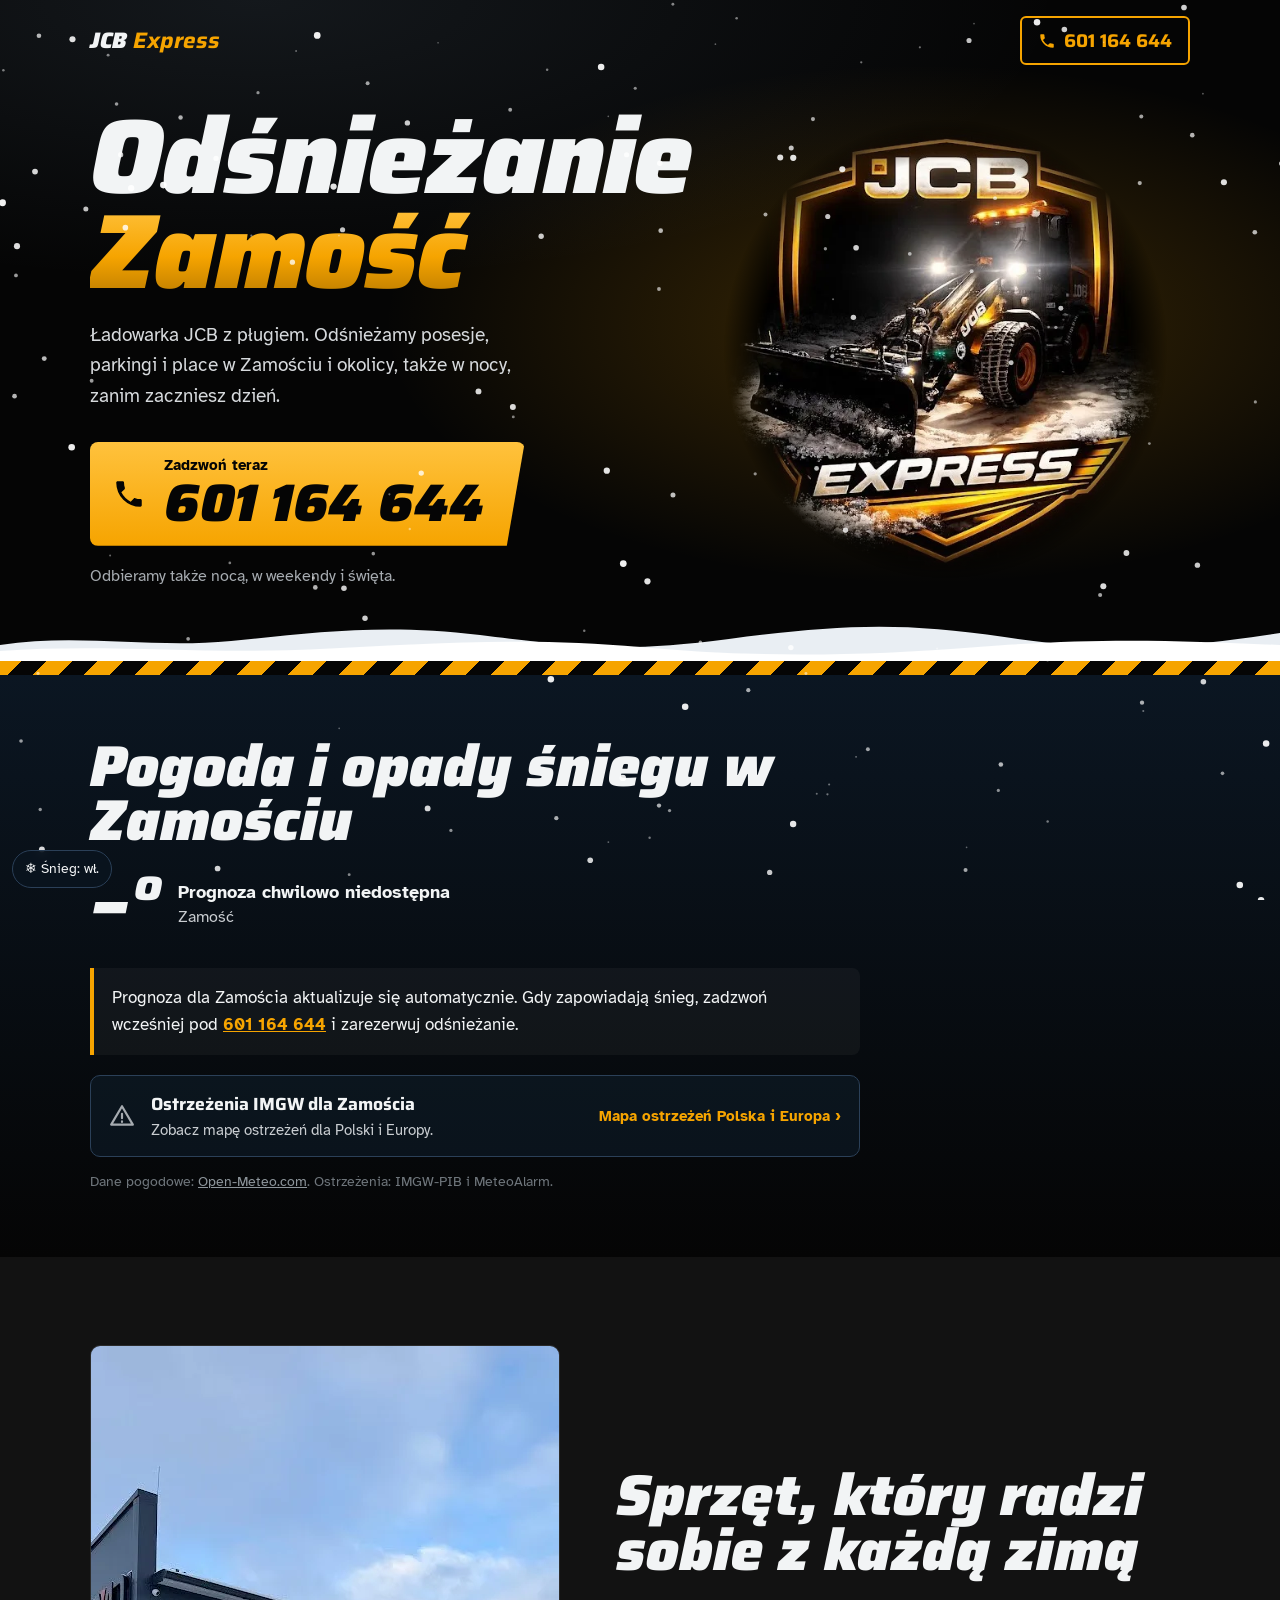
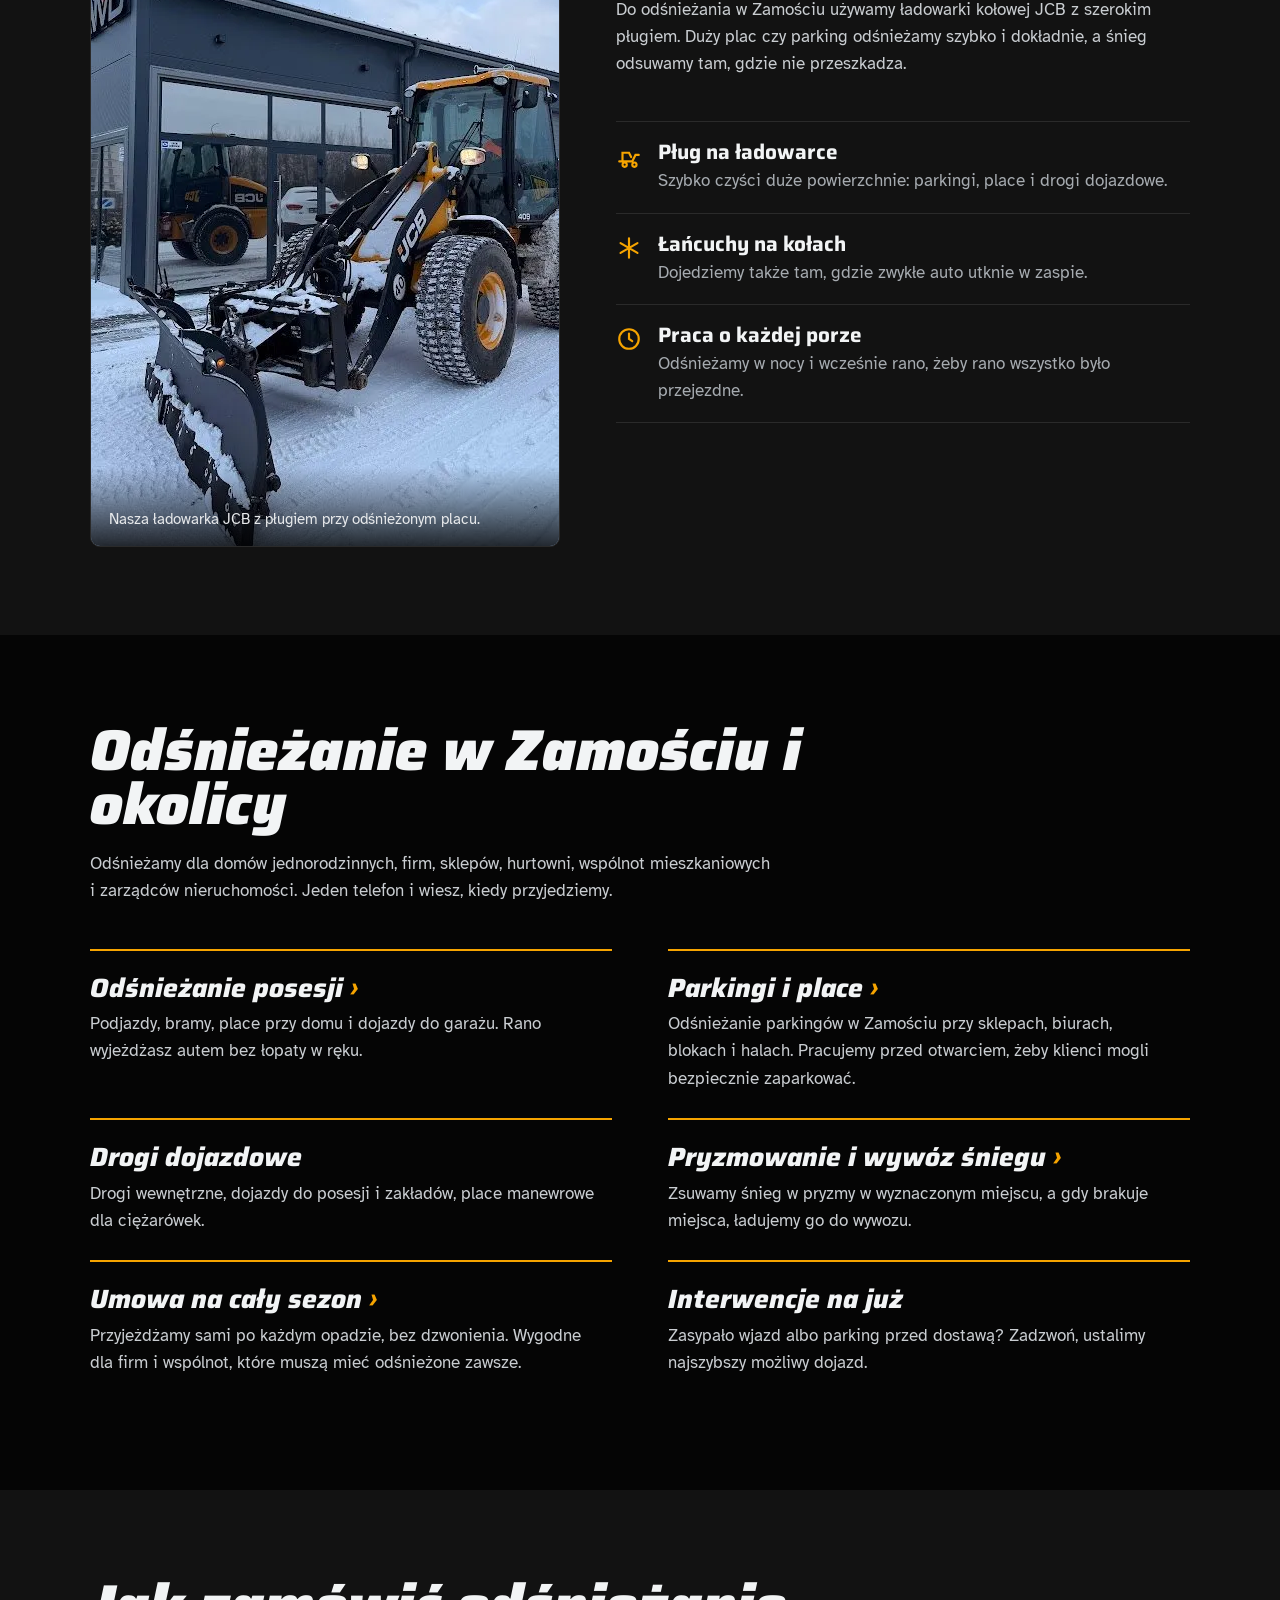
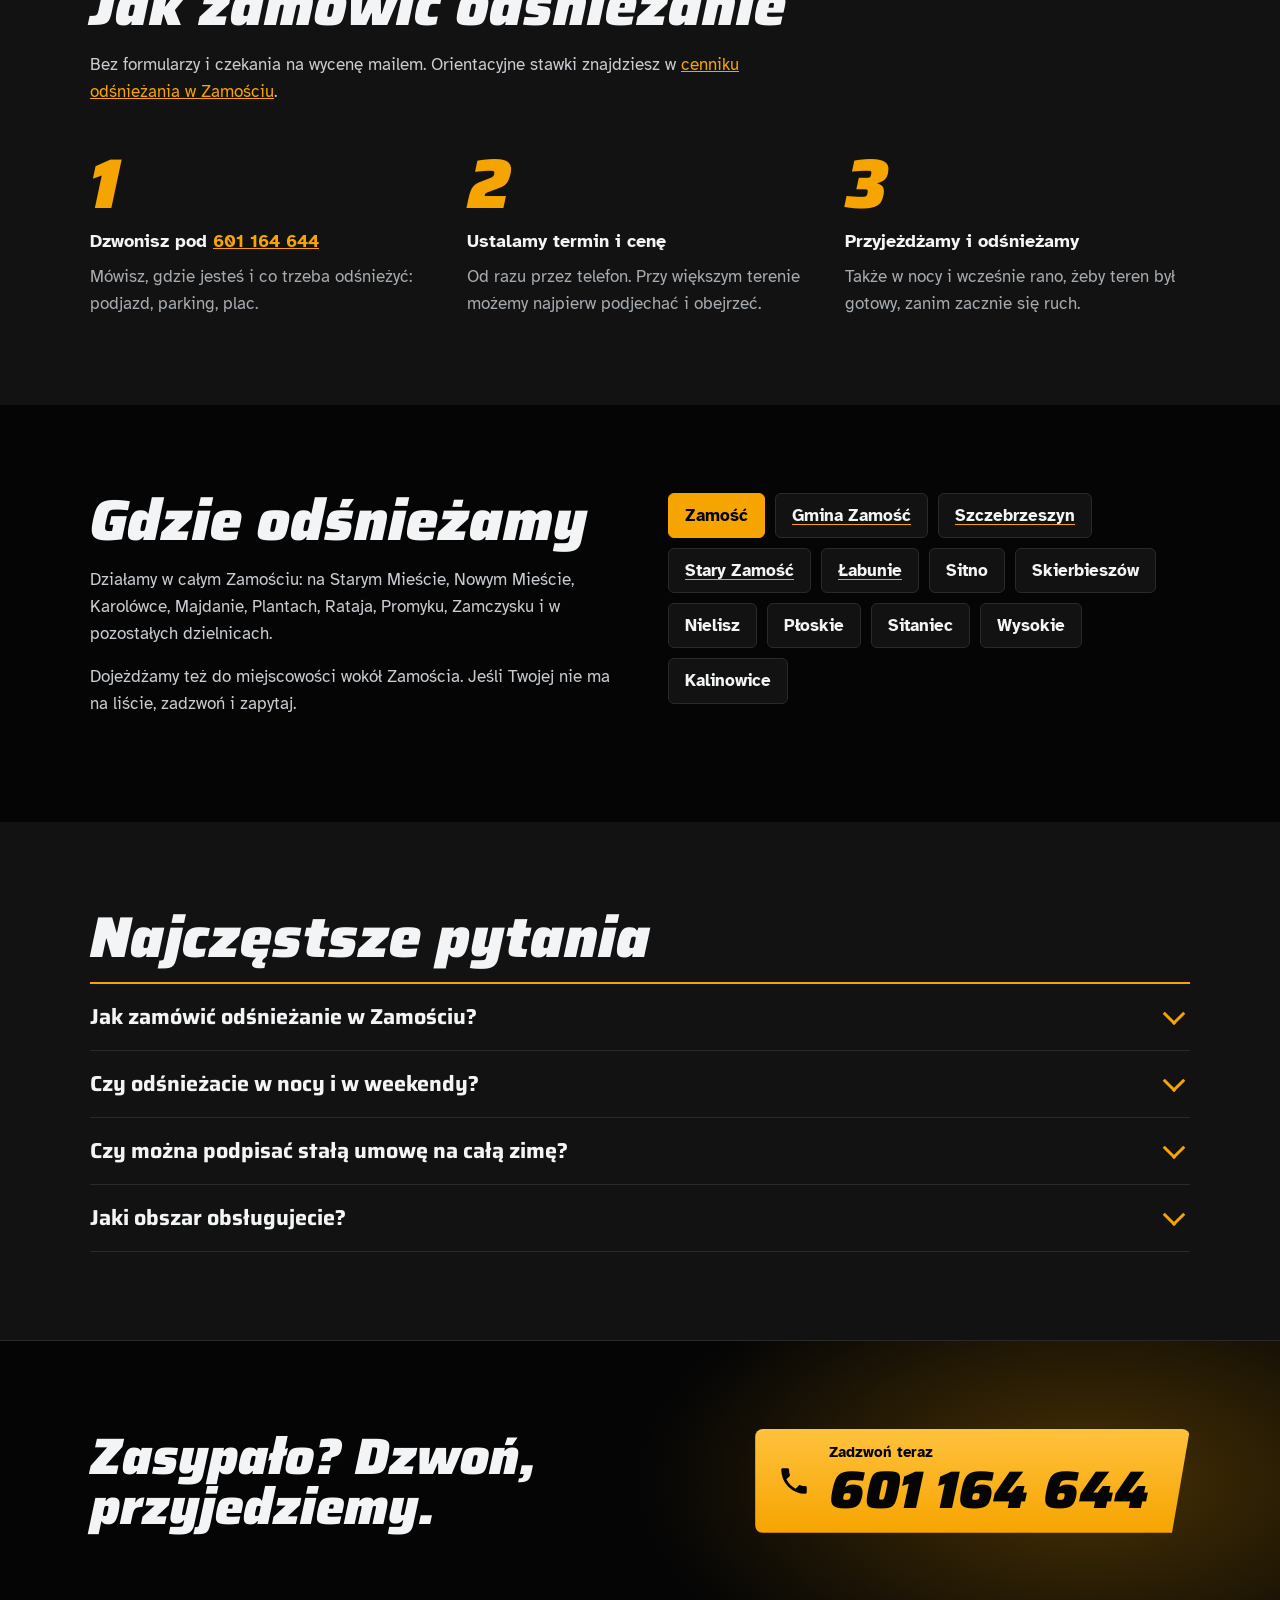
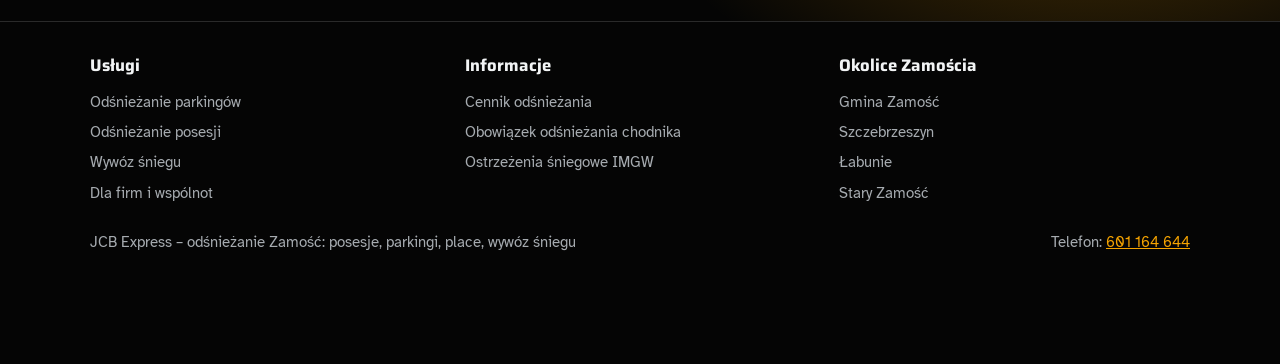
==== commit fded46ec: "Add files via upload" ====
--- a/index.html
+++ b/index.html
@@ -6,7 +6,7 @@
 <title>Odśnieżanie Zamość – JCB Express | tel. 601 164 644</title>
 <meta name="description" content="Odśnieżanie Zamość i okolice ładowarką JCB z pługiem. Posesje, parkingi, place, drogi dojazdowe, wywóz śniegu. Także w nocy i w weekendy. Zadzwoń: 601 164 644.">
 <meta name="keywords" content="odśnieżanie Zamość, odśnieżanie parkingów Zamość, odśnieżanie posesji Zamość, wywóz śniegu Zamość, odśnieżanie placów Zamość, pług Zamość, JCB Express Zamość">
-<meta name="robots" content="index, follow">
+<meta name="robots" content="index, follow, max-image-preview:large, max-snippet:-1, max-video-preview:-1">
 <meta name="geo.region" content="PL-LU">
 <meta name="geo.placename" content="Zamość">
 <meta name="geo.position" content="50.7231;23.2520">
@@ -208,6 +208,16 @@
 .area-grid p{color:#c9cdd1;margin:0 0 16px}
 .towns{display:flex;flex-wrap:wrap;gap:10px;list-style:none;margin:0;padding:0}
 .towns li{padding:8px 16px;border:1.5px solid var(--line);border-radius:6px;font-weight:700;background:var(--coal)}
+.services h3 a,.towns a{color:inherit;text-decoration:none}
+.services h3 a:hover{color:var(--amber)}
+.services h3 a::after{content:" ›";color:var(--amber)}
+.towns a{text-decoration:underline;text-decoration-color:var(--amber);text-underline-offset:3px}
+footer .wrap.foot{display:grid;grid-template-columns:repeat(auto-fit,minmax(200px,1fr));gap:24px;margin-bottom:22px}
+.foot h3{font-family:var(--head);font-weight:700;color:var(--snow);font-size:1.05rem;margin:0 0 8px}
+.foot ul{list-style:none;margin:0;padding:0}
+.foot li{padding:3px 0}
+.foot a{color:var(--mist);text-decoration:none}
+.foot a:hover{color:var(--amber)}
 .towns li.main{background:var(--amber);border-color:var(--amber);color:var(--black)}
 
 /* faq */
@@ -306,6 +316,17 @@
 .wx-msg a{color:var(--amber);font-weight:700}
 .wx-src{margin:14px 0 0;color:#6f767c;font-size:.85rem}
 .wx-src a{color:#8d959b}
+.imgw-box{display:flex;align-items:center;flex-wrap:wrap;gap:12px 16px;margin:20px 0 0;padding:14px 18px;border-radius:10px;border:1.5px solid #2b4058;background:rgba(18,40,62,.35);color:var(--snow);text-decoration:none;max-width:70ch}
+.imgw-box:hover{border-color:var(--amber)}
+.imgw-ico{color:var(--mist);display:grid}
+.imgw-txt{display:flex;flex-direction:column;flex:1 1 240px}
+.imgw-txt b{font-family:var(--head);font-weight:700;font-size:1.1rem}
+.imgw-txt span{color:#c9cdd1;font-size:.95rem}
+.imgw-go{color:var(--amber);font-weight:700;font-size:.95rem}
+.imgw-box.l0 .imgw-ico{color:#4fb37a}
+.imgw-box.l1{border-color:#f5d547}.imgw-box.l1 .imgw-ico{color:#f5d547}
+.imgw-box.l2{border-color:#f39222;background:rgba(243,146,34,.1)}.imgw-box.l2 .imgw-ico{color:#f39222}
+.imgw-box.l3{border-color:#e0402f;background:rgba(224,64,47,.12)}.imgw-box.l3 .imgw-ico{color:#e0402f}
 .snow-toggle{position:fixed;left:12px;bottom:12px;z-index:25;background:rgba(10,20,32,.8);color:var(--snow);
   border:1px solid #2b4058;border-radius:999px;padding:7px 12px;font:inherit;font-size:.85rem;cursor:pointer;backdrop-filter:blur(4px)}
 @media (max-width:880px){
@@ -375,7 +396,12 @@
     </div>
     <ul class="wx-days" id="wx-days" aria-label="Prognoza na najbliższe dni"></ul>
     <p class="wx-msg" id="wx-msg">Prognoza dla Zamościa aktualizuje się automatycznie. Gdy zapowiadają śnieg, zadzwoń wcześniej pod <a href="tel:+48601164644">601 164 644</a> i zarezerwuj odśnieżanie.</p>
-    <p class="wx-src">Dane pogodowe: <a href="https://open-meteo.com/" rel="noopener" target="_blank">Open-Meteo.com</a></p>
+    <a class="imgw-box" id="imgw-box" href="/ostrzezenia-sniegowe/">
+      <span class="imgw-ico" aria-hidden="true"><svg width="26" height="26" viewBox="0 0 24 24"><path fill="none" stroke="currentColor" stroke-width="2" stroke-linejoin="round" d="M12 3 2 20h20L12 3z"/><path stroke="currentColor" stroke-width="2" stroke-linecap="round" d="M12 10v4M12 17v.5"/></svg></span>
+      <span class="imgw-txt"><b>Ostrzeżenia IMGW dla Zamościa</b><span>Sprawdzam…</span></span>
+      <span class="imgw-go">Mapa ostrzeżeń Polska i Europa ›</span>
+    </a>
+    <p class="wx-src">Dane pogodowe: <a href="https://open-meteo.com/" rel="noopener" target="_blank">Open-Meteo.com</a>. Ostrzeżenia: IMGW-PIB i MeteoAlarm.</p>
   </div>
 </section>
 
@@ -412,11 +438,11 @@
       <h2 class="sec" id="uslugi-h">Odśnieżanie w Zamościu i okolicy</h2>
       <p class="intro">Odśnieżamy dla domów jednorodzinnych, firm, sklepów, hurtowni, wspólnot mieszkaniowych i zarządców nieruchomości. Jeden telefon i wiesz, kiedy przyjedziemy.</p>
       <ul class="services">
-        <li><h3>Odśnieżanie posesji</h3><p>Podjazdy, bramy, place przy domu i dojazdy do garażu. Rano wyjeżdżasz autem bez łopaty w ręku.</p></li>
-        <li><h3>Parkingi i place</h3><p>Odśnieżanie parkingów w Zamościu przy sklepach, biurach, blokach i halach. Pracujemy przed otwarciem, żeby klienci mogli bezpiecznie zaparkować.</p></li>
+        <li><h3><a href="/odsniezanie-posesji-zamosc/">Odśnieżanie posesji</a></h3><p>Podjazdy, bramy, place przy domu i dojazdy do garażu. Rano wyjeżdżasz autem bez łopaty w ręku.</p></li>
+        <li><h3><a href="/odsniezanie-parkingow-zamosc/">Parkingi i place</a></h3><p>Odśnieżanie parkingów w Zamościu przy sklepach, biurach, blokach i halach. Pracujemy przed otwarciem, żeby klienci mogli bezpiecznie zaparkować.</p></li>
         <li><h3>Drogi dojazdowe</h3><p>Drogi wewnętrzne, dojazdy do posesji i zakładów, place manewrowe dla ciężarówek.</p></li>
-        <li><h3>Pryzmowanie i wywóz śniegu</h3><p>Zsuwamy śnieg w pryzmy w wyznaczonym miejscu, a gdy brakuje miejsca, ładujemy go do wywozu.</p></li>
-        <li><h3>Umowa na cały sezon</h3><p>Przyjeżdżamy sami po każdym opadzie, bez dzwonienia. Wygodne dla firm i wspólnot, które muszą mieć odśnieżone zawsze.</p></li>
+        <li><h3><a href="/wywoz-sniegu-zamosc/">Pryzmowanie i wywóz śniegu</a></h3><p>Zsuwamy śnieg w pryzmy w wyznaczonym miejscu, a gdy brakuje miejsca, ładujemy go do wywozu.</p></li>
+        <li><h3><a href="/odsniezanie-dla-firm-i-wspolnot/">Umowa na cały sezon</a></h3><p>Przyjeżdżamy sami po każdym opadzie, bez dzwonienia. Wygodne dla firm i wspólnot, które muszą mieć odśnieżone zawsze.</p></li>
         <li><h3>Interwencje na już</h3><p>Zasypało wjazd albo parking przed dostawą? Zadzwoń, ustalimy najszybszy możliwy dojazd.</p></li>
       </ul>
     </div>
@@ -425,7 +451,7 @@
   <section class="how" aria-labelledby="jak-h">
     <div class="wrap">
       <h2 class="sec" id="jak-h">Jak zamówić odśnieżanie</h2>
-      <p class="intro">Bez formularzy i czekania na wycenę mailem.</p>
+      <p class="intro">Bez formularzy i czekania na wycenę mailem. Orientacyjne stawki znajdziesz w <a href="/cennik-odsniezania-zamosc/" style="color:var(--amber)">cenniku odśnieżania w Zamościu</a>.</p>
       <ol class="steps">
         <li><h3>Dzwonisz pod <a href="tel:+48601164644">601 164 644</a></h3><p>Mówisz, gdzie jesteś i co trzeba odśnieżyć: podjazd, parking, plac.</p></li>
         <li><h3>Ustalamy termin i cenę</h3><p>Od razu przez telefon. Przy większym terenie możemy najpierw podjechać i obejrzeć.</p></li>
@@ -442,7 +468,7 @@
         <p>Dojeżdżamy też do miejscowości wokół Zamościa. Jeśli Twojej nie ma na liście, zadzwoń i zapytaj.</p>
       </div>
       <ul class="towns" aria-label="Obsługiwane miejscowości">
-        <li class="main">Zamość</li><li>Gmina Zamość</li><li>Szczebrzeszyn</li><li>Stary Zamość</li><li>Łabunie</li><li>Sitno</li><li>Skierbieszów</li><li>Nielisz</li><li>Płoskie</li><li>Sitaniec</li><li>Wysokie</li><li>Kalinowice</li>
+        <li class="main">Zamość</li><li><a href="/odsniezanie-gmina-zamosc/">Gmina Zamość</a></li><li><a href="/odsniezanie-szczebrzeszyn/">Szczebrzeszyn</a></li><li><a href="/odsniezanie-stary-zamosc/">Stary Zamość</a></li><li><a href="/odsniezanie-labunie/">Łabunie</a></li><li>Sitno</li><li>Skierbieszów</li><li>Nielisz</li><li>Płoskie</li><li>Sitaniec</li><li>Wysokie</li><li>Kalinowice</li>
       </ul>
     </div>
   </section>
@@ -471,6 +497,11 @@
 </main>
 
 <footer>
+  <div class="wrap foot">
+    <div><h3>Usługi</h3><ul><li><a href="/odsniezanie-parkingow-zamosc/">Odśnieżanie parkingów</a></li><li><a href="/odsniezanie-posesji-zamosc/">Odśnieżanie posesji</a></li><li><a href="/wywoz-sniegu-zamosc/">Wywóz śniegu</a></li><li><a href="/odsniezanie-dla-firm-i-wspolnot/">Dla firm i wspólnot</a></li></ul></div>
+    <div><h3>Informacje</h3><ul><li><a href="/cennik-odsniezania-zamosc/">Cennik odśnieżania</a></li><li><a href="/obowiazek-odsniezania-chodnika/">Obowiązek odśnieżania chodnika</a></li><li><a href="/ostrzezenia-sniegowe/">Ostrzeżenia śniegowe IMGW</a></li></ul></div>
+    <div><h3>Okolice Zamościa</h3><ul><li><a href="/odsniezanie-gmina-zamosc/">Gmina Zamość</a></li><li><a href="/odsniezanie-szczebrzeszyn/">Szczebrzeszyn</a></li><li><a href="/odsniezanie-labunie/">Łabunie</a></li><li><a href="/odsniezanie-stary-zamosc/">Stary Zamość</a></li></ul></div>
+  </div>
   <div class="wrap">
     <span>JCB Express – odśnieżanie Zamość: posesje, parkingi, place, wywóz śniegu</span>
     <span>Telefon: <a href="tel:+48601164644">601 164 644</a></span>
@@ -596,7 +627,7 @@
       if(first){ var dd=first.getDate()===new Date().getDate()?'dziś':(dniK[first.getDay()]); kiedy=' od '+dd+' ok. '+String(first.getHours()).padStart(2,'0')+':00'; }
       var heavy=sum>=5;
       var a=document.getElementById('alert');
-      document.getElementById('alert-txt').innerHTML=(snowingNow?'<strong>W Zamościu pada śnieg.</strong> ':'<strong>Alert śniegowy dla Zamościa:</strong> ')
+      if(!a.dataset.imgw) document.getElementById('alert-txt').innerHTML=(snowingNow?'<strong>W Zamościu pada śnieg.</strong> ':'<strong>Alert śniegowy dla Zamościa:</strong> ')
         +'prognoza ok. '+cm(Math.max(sum,0.5))+' cm śniegu'+kiedy+' (48 h). '+(heavy?'Intensywne opady, terminy szybko się zapełniają.':'Zarezerwuj odśnieżanie wcześniej.');
       if(heavy) a.classList.add('storm');
       var closed=false; try{closed=sessionStorage.getItem('alertX')==='1';}catch(e){}
@@ -618,6 +649,7 @@
   });
 })();
 </script>
+<script src="/js/ostrzezenia-mini.js" defer></script>
 
 </body>
 </html>
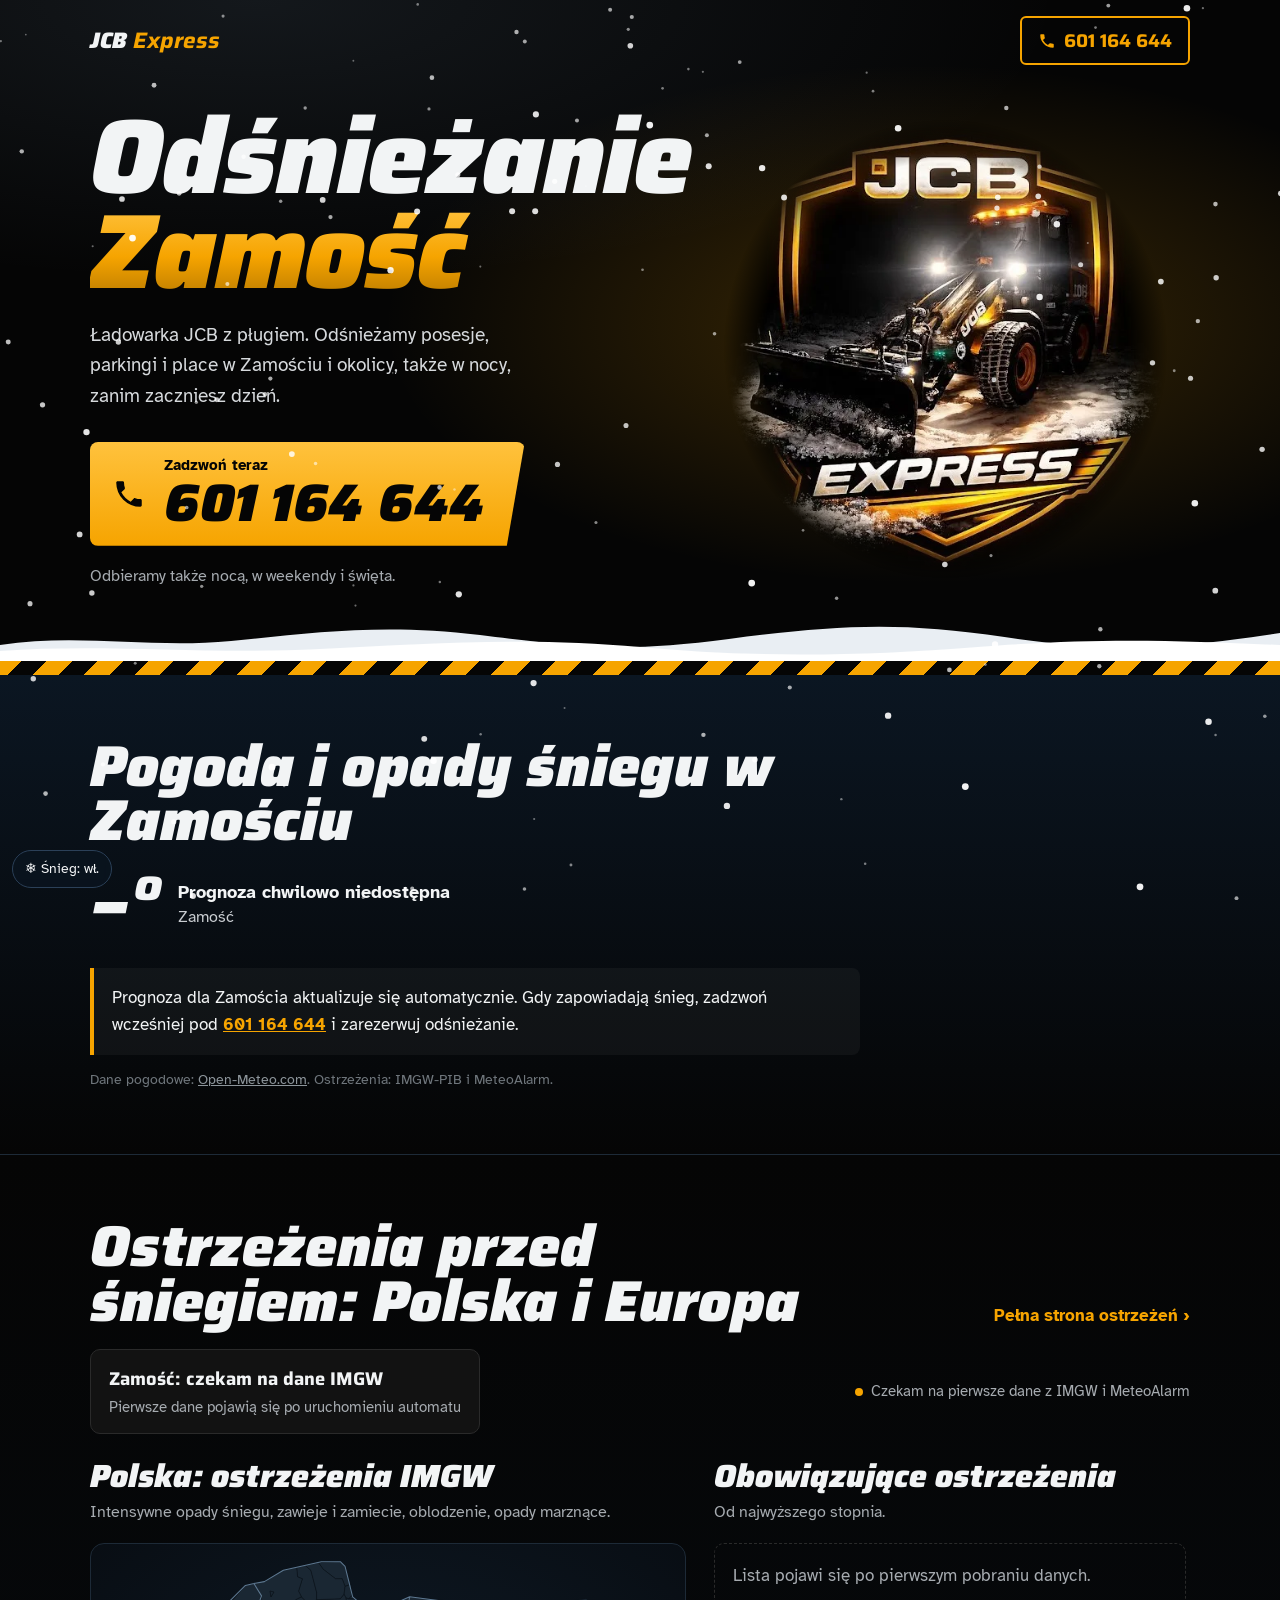
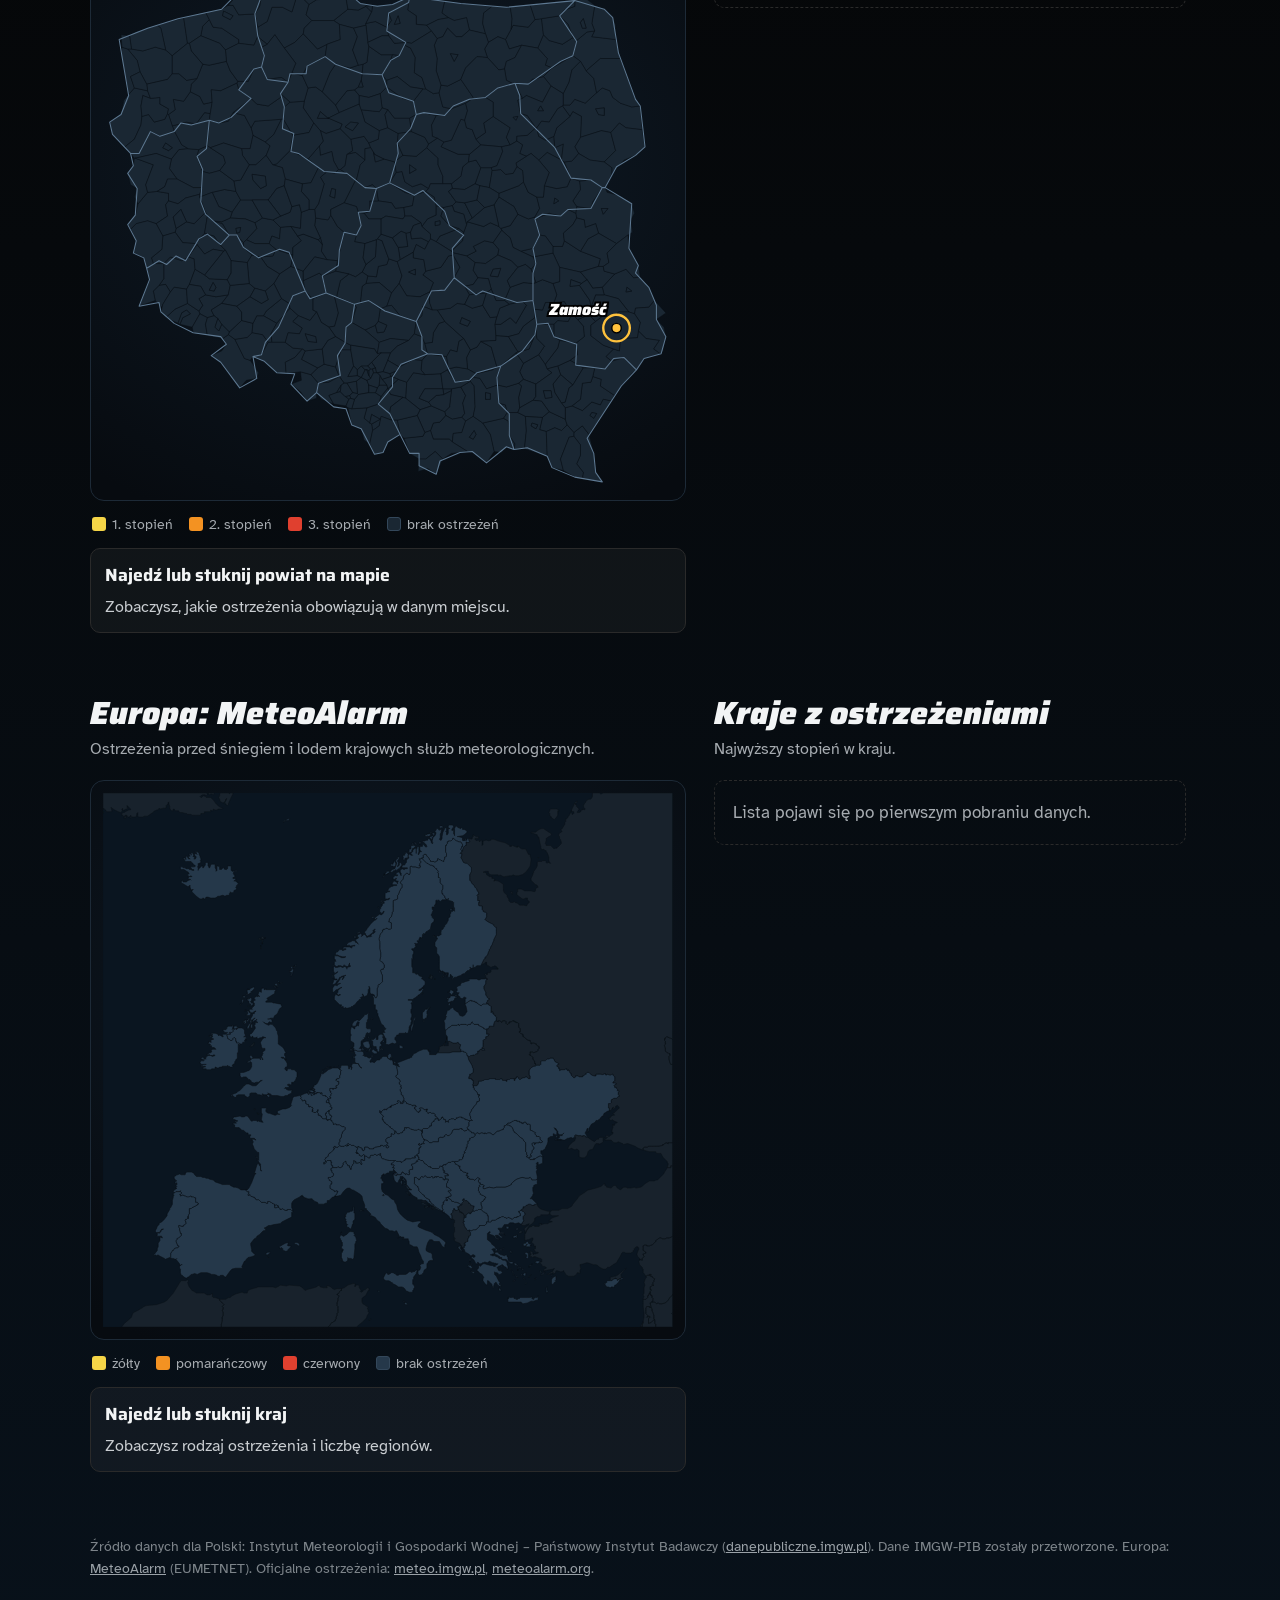
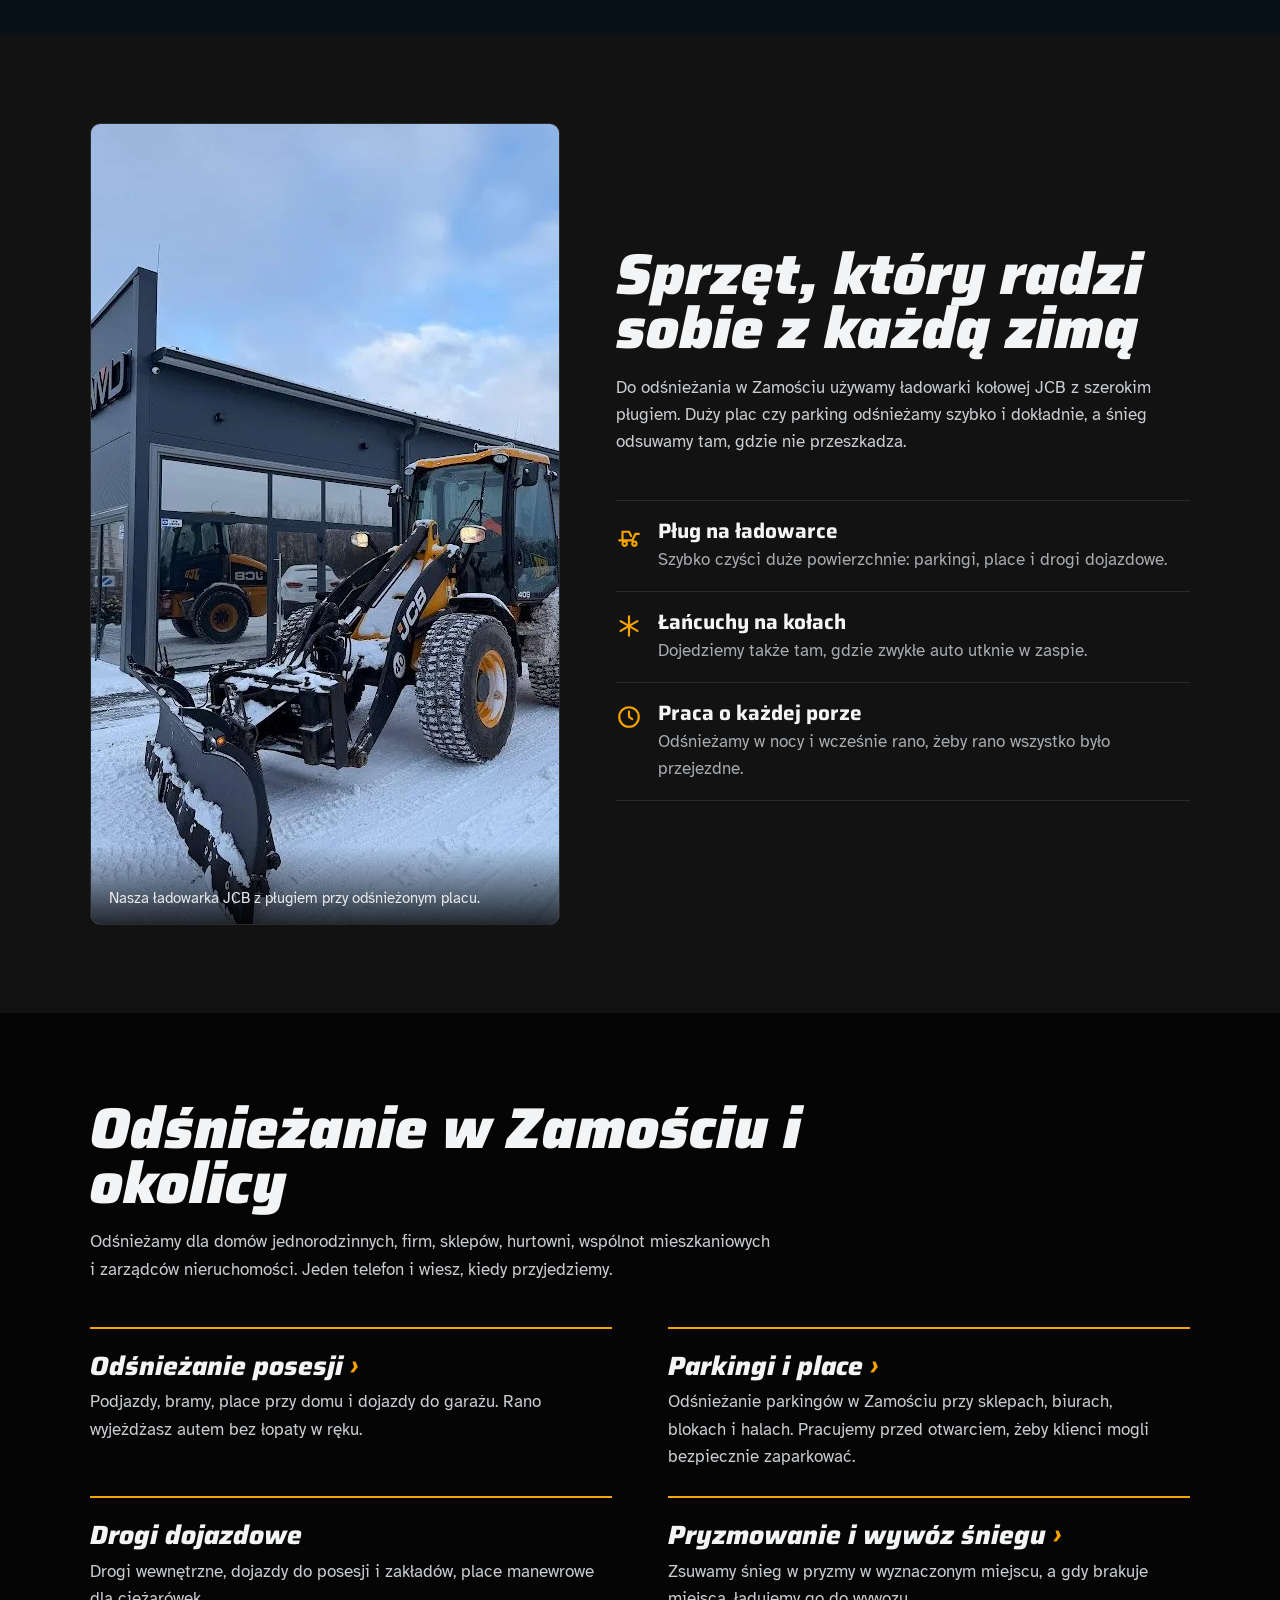
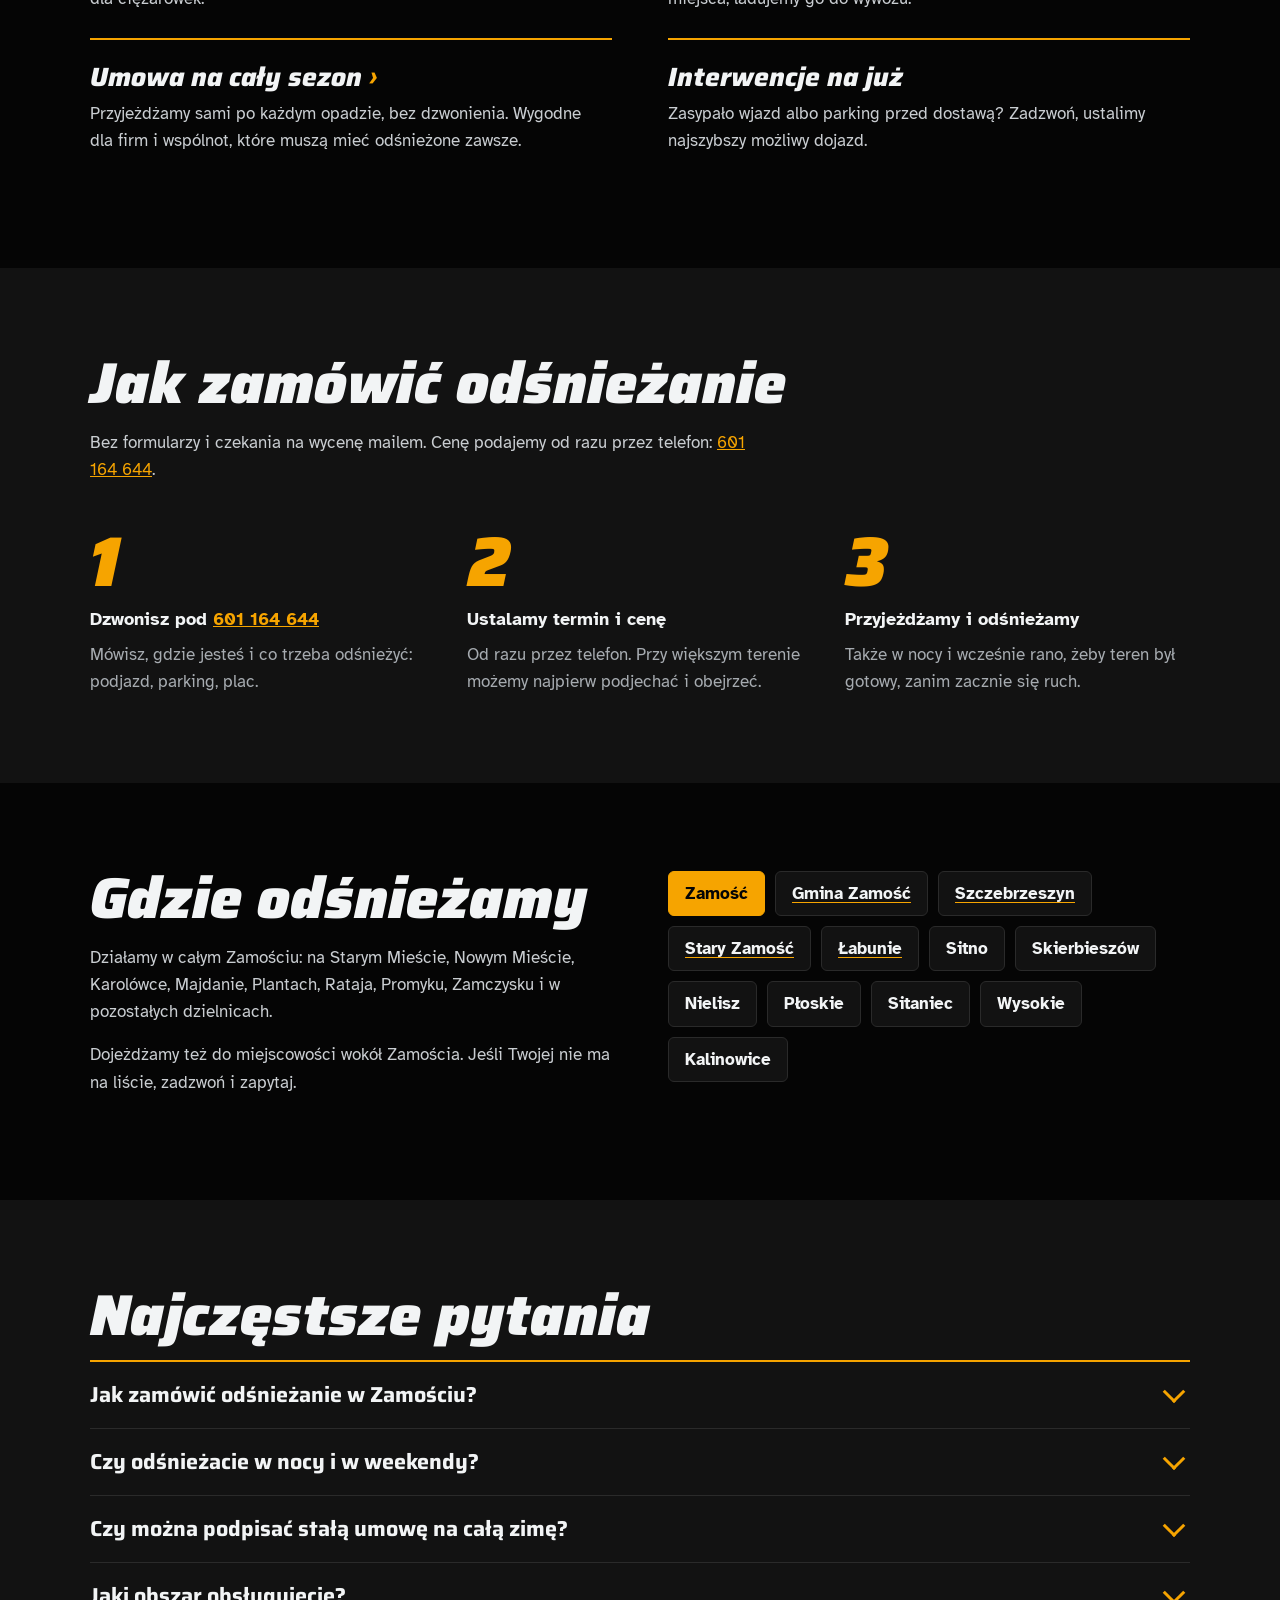
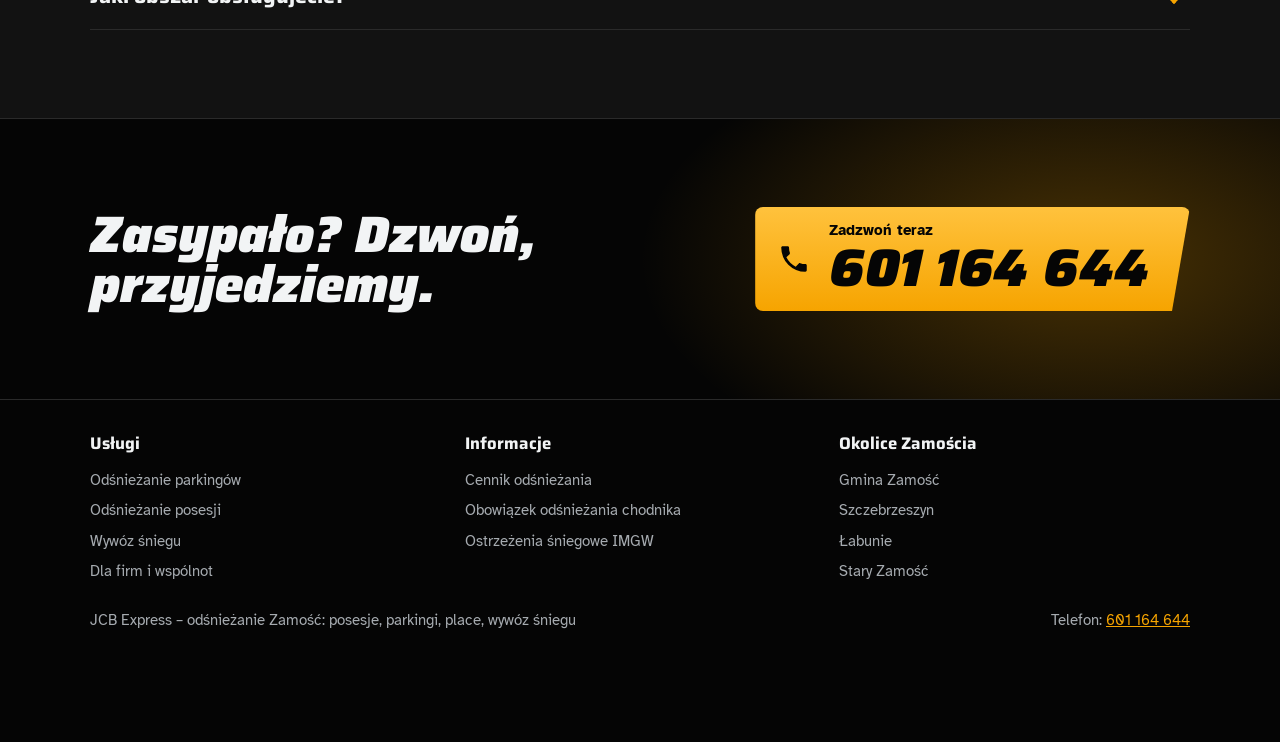
==== commit 154fc88a: "Add files via upload" ====
--- a/index.html
+++ b/index.html
@@ -104,6 +104,7 @@
   --amber-deep:#b97a00;
   --snow:#f2f4f5;
   --mist:#a6abb0;
+  --soft:#c9cdd1;
   --head:"Saira","Arial Narrow",sans-serif;
   --text:"Atkinson Hyperlegible",Verdana,sans-serif;
 }
@@ -338,7 +339,16 @@
   .alert a.go{display:none}
   .alert-ico{width:28px;height:28px}
 }
+
+/* sekcja ostrzeżeń na stronie głównej */
+.ostrzezenia-home{background:linear-gradient(180deg,var(--black) 0%,#08111a 100%);padding:64px 0 24px;border-top:1px solid #1d2a37}
+.oh-top{display:flex;flex-wrap:wrap;justify-content:space-between;align-items:flex-end;gap:12px 24px;margin-bottom:20px}
+.oh-top h2{margin:0}
+.oh-more{color:var(--amber);font-weight:700;text-decoration:none;white-space:nowrap}
+.oh-more:hover{text-decoration:underline}
+.oh-h{font-family:var(--head);font-style:italic;font-weight:900;font-size:clamp(1.5rem,3.2vw,2rem);line-height:1.05;margin:0 0 6px}
 </style>
+<link rel="stylesheet" href="/css/ostrzezenia.css">
 </head>
 <body>
 
@@ -396,12 +406,52 @@
     </div>
     <ul class="wx-days" id="wx-days" aria-label="Prognoza na najbliższe dni"></ul>
     <p class="wx-msg" id="wx-msg">Prognoza dla Zamościa aktualizuje się automatycznie. Gdy zapowiadają śnieg, zadzwoń wcześniej pod <a href="tel:+48601164644">601 164 644</a> i zarezerwuj odśnieżanie.</p>
-    <a class="imgw-box" id="imgw-box" href="/ostrzezenia-sniegowe/">
-      <span class="imgw-ico" aria-hidden="true"><svg width="26" height="26" viewBox="0 0 24 24"><path fill="none" stroke="currentColor" stroke-width="2" stroke-linejoin="round" d="M12 3 2 20h20L12 3z"/><path stroke="currentColor" stroke-width="2" stroke-linecap="round" d="M12 10v4M12 17v.5"/></svg></span>
-      <span class="imgw-txt"><b>Ostrzeżenia IMGW dla Zamościa</b><span>Sprawdzam…</span></span>
-      <span class="imgw-go">Mapa ostrzeżeń Polska i Europa ›</span>
-    </a>
     <p class="wx-src">Dane pogodowe: <a href="https://open-meteo.com/" rel="noopener" target="_blank">Open-Meteo.com</a>. Ostrzeżenia: IMGW-PIB i MeteoAlarm.</p>
+  </div>
+</section>
+
+<section class="ostrzezenia-home" id="ostrzezenia" aria-labelledby="ost-h">
+  <div class="wrap">
+    <div class="oh-top">
+      <h2 class="sec" id="ost-h">Ostrzeżenia przed śniegiem: Polska i Europa</h2>
+      <a class="oh-more" href="/ostrzezenia-sniegowe/">Pełna strona ostrzeżeń ›</a>
+    </div>
+    <div class="ost-head">
+      <div id="zam-status" class="zam-chip"><b>Sprawdzam ostrzeżenia dla Zamościa…</b><span>IMGW-PIB</span></div>
+      <p class="stan" id="ost-stan">Wczytuję dane…</p>
+    </div>
+
+    <div class="panel">
+      <div>
+        <h3 class="oh-h">Polska: ostrzeżenia IMGW</h3>
+        <p class="sub">Intensywne opady śniegu, zawieje i zamiecie, oblodzenie, opady marznące. <span id="pl-ile"></span></p>
+        <div class="mapbox" id="mapa-pl"></div>
+        <div class="legend"><span><i style="background:#f5d547"></i>1. stopień</span><span><i style="background:#f39222"></i>2. stopień</span><span><i style="background:#e0402f"></i>3. stopień</span><span><i style="background:#1a2733;border:1px solid #33475a"></i>brak ostrzeżeń</span></div>
+        <div class="info" id="pl-info" aria-live="polite"></div>
+      </div>
+      <div>
+        <h3 class="oh-h">Obowiązujące ostrzeżenia</h3>
+        <p class="sub">Od najwyższego stopnia.</p>
+        <ul class="lista" id="pl-lista"><li class="pusto">Wczytuję…</li></ul>
+      </div>
+    </div>
+
+    <div class="panel">
+      <div>
+        <h3 class="oh-h">Europa: MeteoAlarm</h3>
+        <p class="sub">Ostrzeżenia przed śniegiem i lodem krajowych służb meteorologicznych. <span id="eu-ile"></span></p>
+        <div class="mapbox" id="mapa-eu"></div>
+        <div class="legend"><span><i style="background:#f5d547"></i>żółty</span><span><i style="background:#f39222"></i>pomarańczowy</span><span><i style="background:#e0402f"></i>czerwony</span><span><i style="background:#25384a;border:1px solid #33475a"></i>brak ostrzeżeń</span></div>
+        <div class="info" id="eu-info" aria-live="polite"><strong>Najedź lub stuknij kraj</strong><p>Zobaczysz rodzaj ostrzeżenia i liczbę regionów.</p></div>
+      </div>
+      <div>
+        <h3 class="oh-h">Kraje z ostrzeżeniami</h3>
+        <p class="sub">Najwyższy stopień w kraju.</p>
+        <ul class="lista" id="eu-lista"><li class="pusto">Wczytuję…</li></ul>
+      </div>
+    </div>
+
+    <p class="zrodla">Źródło danych dla Polski: Instytut Meteorologii i Gospodarki Wodnej – Państwowy Instytut Badawczy (<a href="https://danepubliczne.imgw.pl" rel="noopener" target="_blank">danepubliczne.imgw.pl</a>). Dane IMGW-PIB zostały przetworzone. Europa: <a href="https://www.meteoalarm.org" rel="noopener" target="_blank">MeteoAlarm</a> (EUMETNET). Oficjalne ostrzeżenia: <a href="https://meteo.imgw.pl" rel="noopener" target="_blank">meteo.imgw.pl</a>, <a href="https://www.meteoalarm.org" rel="noopener" target="_blank">meteoalarm.org</a>.</p>
   </div>
 </section>
 
@@ -451,7 +501,7 @@
   <section class="how" aria-labelledby="jak-h">
     <div class="wrap">
       <h2 class="sec" id="jak-h">Jak zamówić odśnieżanie</h2>
-      <p class="intro">Bez formularzy i czekania na wycenę mailem. Orientacyjne stawki znajdziesz w <a href="/cennik-odsniezania-zamosc/" style="color:var(--amber)">cenniku odśnieżania w Zamościu</a>.</p>
+      <p class="intro">Bez formularzy i czekania na wycenę mailem. Cenę podajemy od razu przez telefon: <a href="tel:+48601164644" style="color:var(--amber)">601 164 644</a>.</p>
       <ol class="steps">
         <li><h3>Dzwonisz pod <a href="tel:+48601164644">601 164 644</a></h3><p>Mówisz, gdzie jesteś i co trzeba odśnieżyć: podjazd, parking, plac.</p></li>
         <li><h3>Ustalamy termin i cenę</h3><p>Od razu przez telefon. Przy większym terenie możemy najpierw podjechać i obejrzeć.</p></li>
@@ -650,6 +700,14 @@
 })();
 </script>
 <script src="/js/ostrzezenia-mini.js" defer></script>
+<script>
+(function(){
+  var s=document.getElementById('ostrzezenia'),done=false;
+  function go(){ if(done) return; done=true; var j=document.createElement('script'); j.src='/js/ostrzezenia.js'; document.body.appendChild(j); }
+  if(!('IntersectionObserver' in window)) return go();
+  new IntersectionObserver(function(e,o){ if(e[0].isIntersecting){ o.disconnect(); go(); } },{rootMargin:'800px 0px'}).observe(s);
+})();
+</script>
 
 </body>
 </html>
--- a/css/ostrzezenia.css
+++ b/css/ostrzezenia.css
@@ -0,0 +1,74 @@
+/* Strona ostrzeżeń śniegowych */
+.ost-wrap{padding:44px 0 20px}
+.ost-head{display:flex;flex-wrap:wrap;gap:16px 24px;align-items:center;justify-content:space-between;margin-bottom:26px}
+.zam-chip{display:flex;flex-direction:column;gap:2px;padding:14px 18px;border-radius:10px;border:1.5px solid var(--line);background:var(--coal);min-width:min(100%,360px)}
+.zam-chip b{font-family:var(--head);font-weight:700;font-size:1.15rem;color:var(--snow)}
+.zam-chip span{color:var(--mist);font-size:.95rem}
+.zam-chip.l0 b::before{content:"";display:inline-block;width:10px;height:10px;border-radius:50%;background:#4fb37a;margin-right:8px;vertical-align:1px}
+.zam-chip.l1{border-color:#f5d547;background:rgba(245,213,71,.08)}
+.zam-chip.l2{border-color:#f39222;background:rgba(243,146,34,.10)}
+.zam-chip.l3{border-color:#e0402f;background:rgba(224,64,47,.12);animation:alarm 1.8s ease-in-out infinite}
+@keyframes alarm{50%{box-shadow:0 0 0 6px rgba(224,64,47,.18)}}
+.stan{color:var(--mist);font-size:.92rem}
+.stan::before{content:"";display:inline-block;width:8px;height:8px;border-radius:50%;background:var(--amber);margin-right:8px;animation:blink 2s ease-in-out infinite}
+@keyframes blink{50%{opacity:.25}}
+
+.panel{display:grid;grid-template-columns:minmax(0,1.25fr) minmax(0,1fr);gap:28px;align-items:start;margin:0 0 64px}
+.panel h2{font-family:var(--head);font-style:italic;font-weight:900;font-size:clamp(1.8rem,4vw,2.6rem);line-height:1;margin:0 0 6px}
+.panel .sub{color:var(--mist);margin:0 0 18px;font-size:.98rem}
+.mapbox{position:relative;background:radial-gradient(80% 70% at 50% 40%,#0f1b27,#070b10);border:1px solid #1d2a37;border-radius:14px;padding:12px;overflow:hidden}
+.mapbox svg{display:block;width:100%;height:auto}
+.legend{display:flex;flex-wrap:wrap;gap:6px 16px;margin:12px 2px 0;font-size:.9rem;color:var(--mist)}
+.legend i{display:inline-block;width:14px;height:14px;border-radius:3px;margin-right:6px;vertical-align:-2px}
+.info{margin-top:12px;padding:12px 14px;border-radius:10px;background:rgba(255,255,255,.04);border:1px solid var(--line);min-height:76px;font-size:.98rem}
+.info strong{font-family:var(--head);font-size:1.1rem}
+.info p{margin:6px 0 0;color:var(--soft)}
+.info .woj-n{color:var(--mist);font-size:.88rem;margin-left:6px}
+
+/* ścieżki mapy */
+.pow{stroke:#0a1016;stroke-width:.5;transition:fill .6s ease, opacity .6s ease;cursor:pointer;opacity:.0}
+svg.on .pow{opacity:1}
+.pow.lv0{fill:#1a2733}
+.pow:hover,.pow.sel{stroke:var(--amber-hot);stroke-width:2}
+.woj{fill:none;stroke:#5d7891;stroke-width:1.1;pointer-events:none;stroke-linejoin:round}
+.zam-ring{fill:none;stroke:var(--amber-hot);stroke-width:2.5;animation:ping 2s ease-out infinite;transform-box:fill-box;transform-origin:center}
+.zam-dot{fill:var(--amber-hot);stroke:#000;stroke-width:1.5}
+.zam-txt{fill:#fff;font:italic 900 17px var(--head);paint-order:stroke;stroke:#000;stroke-width:4px}
+@keyframes ping{0%{transform:scale(.4);opacity:1}100%{transform:scale(1.6);opacity:0}}
+.morze{fill:#0a1520}
+.tlo{fill:#18222c;stroke:#0a1016;stroke-width:.5}
+.kraj{stroke:#0a1016;stroke-width:.6;transition:fill .6s ease;cursor:pointer}
+.kraj.lv0{fill:#25384a}
+.kraj.brak{fill:#202a33}
+.kraj:hover{stroke:var(--amber-hot);stroke-width:1.6}
+.etyk text{font:800 13px var(--head);fill:#111;pointer-events:none}
+
+/* listy ostrzeżeń */
+.lista{list-style:none;margin:0;padding:0;display:grid;gap:10px;max-height:640px;overflow:auto;padding-right:4px}
+.ost{background:var(--coal);border:1px solid var(--line);border-left:5px solid;border-radius:10px;padding:14px 16px}
+.ost.l1{border-left-color:#f5d547}.ost.l2{border-left-color:#f39222}.ost.l3{border-left-color:#e0402f}
+.ost.tu{box-shadow:0 0 0 1.5px var(--amber) inset}
+.ost-top{display:flex;gap:12px;align-items:flex-start}
+.ost h3{font-family:var(--head);font-weight:700;font-size:1.15rem;margin:0;line-height:1.2}
+.ost .meta{color:var(--mist);font-size:.9rem;margin:2px 0 0}
+.ost .gdzie{color:var(--soft);font-size:.93rem;margin:8px 0 0}
+.ost .tu-txt{color:var(--amber-hot);font-weight:700;font-size:.92rem;margin:8px 0 0}
+.ost details{border:0;margin-top:6px}
+.ost summary{font:inherit;font-size:.93rem;color:var(--amber);padding:4px 0;cursor:pointer}
+.ost summary::after{display:none}
+.ost details p{color:var(--soft);font-size:.95rem;margin:6px 0 0}
+.obadge{flex:none;display:inline-grid;place-items:center;width:28px;height:28px;border-radius:6px;font:900 1rem var(--head);color:#111}
+.obadge.l1{background:#f5d547}.obadge.l2{background:#f39222}.obadge.l3{background:#e0402f;color:#fff}
+.info .obadge{width:22px;height:22px;font-size:.85rem;vertical-align:-4px;margin-right:4px}
+.pusto{color:var(--mist);padding:18px;border:1px dashed var(--line);border-radius:10px}
+.zrodla{color:#7d848a;font-size:.88rem;margin:0 0 30px}
+.zrodla a{color:#9aa1a7}
+
+@media (max-width:900px){
+  .panel{grid-template-columns:1fr}
+  .lista{max-height:none}
+}
+@media (prefers-reduced-motion:reduce){
+  .zam-ring,.zam-chip.l3,.stan::before{animation:none}
+  .pow,.kraj{transition:none}
+}
